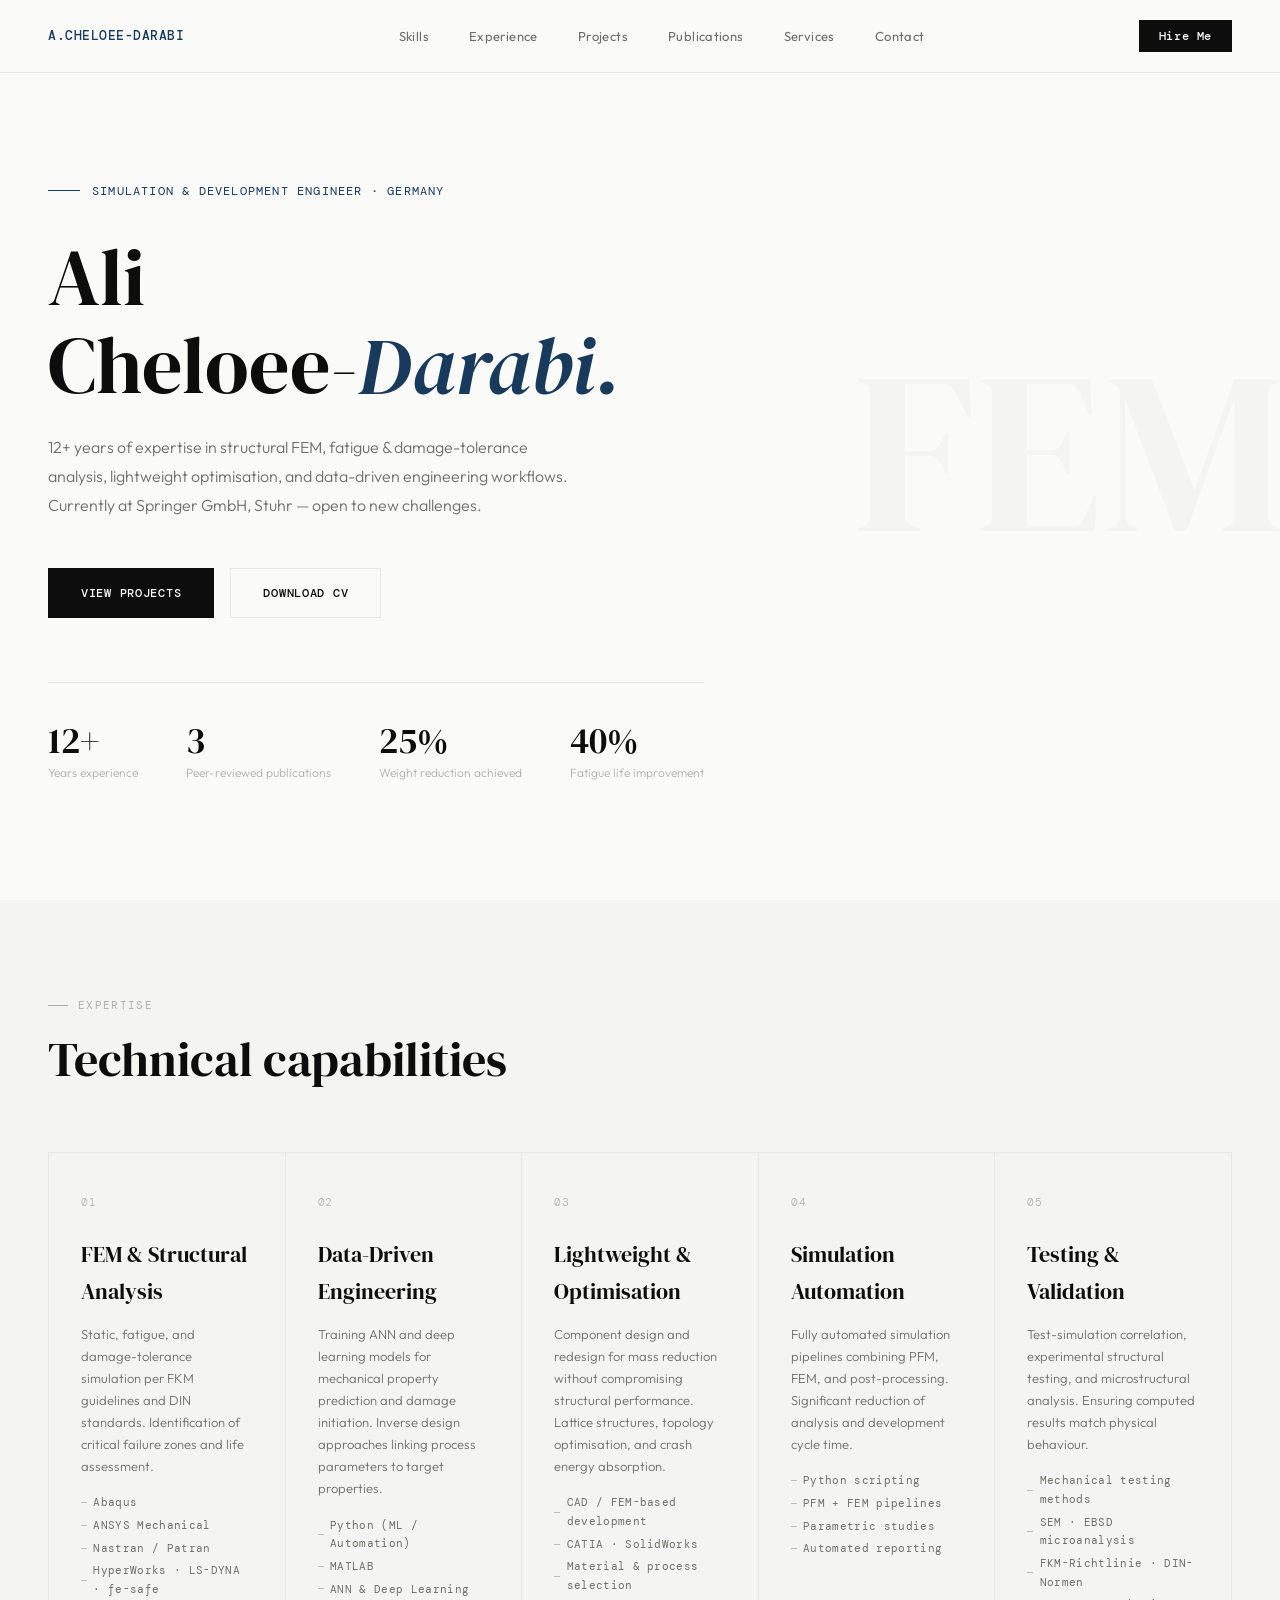
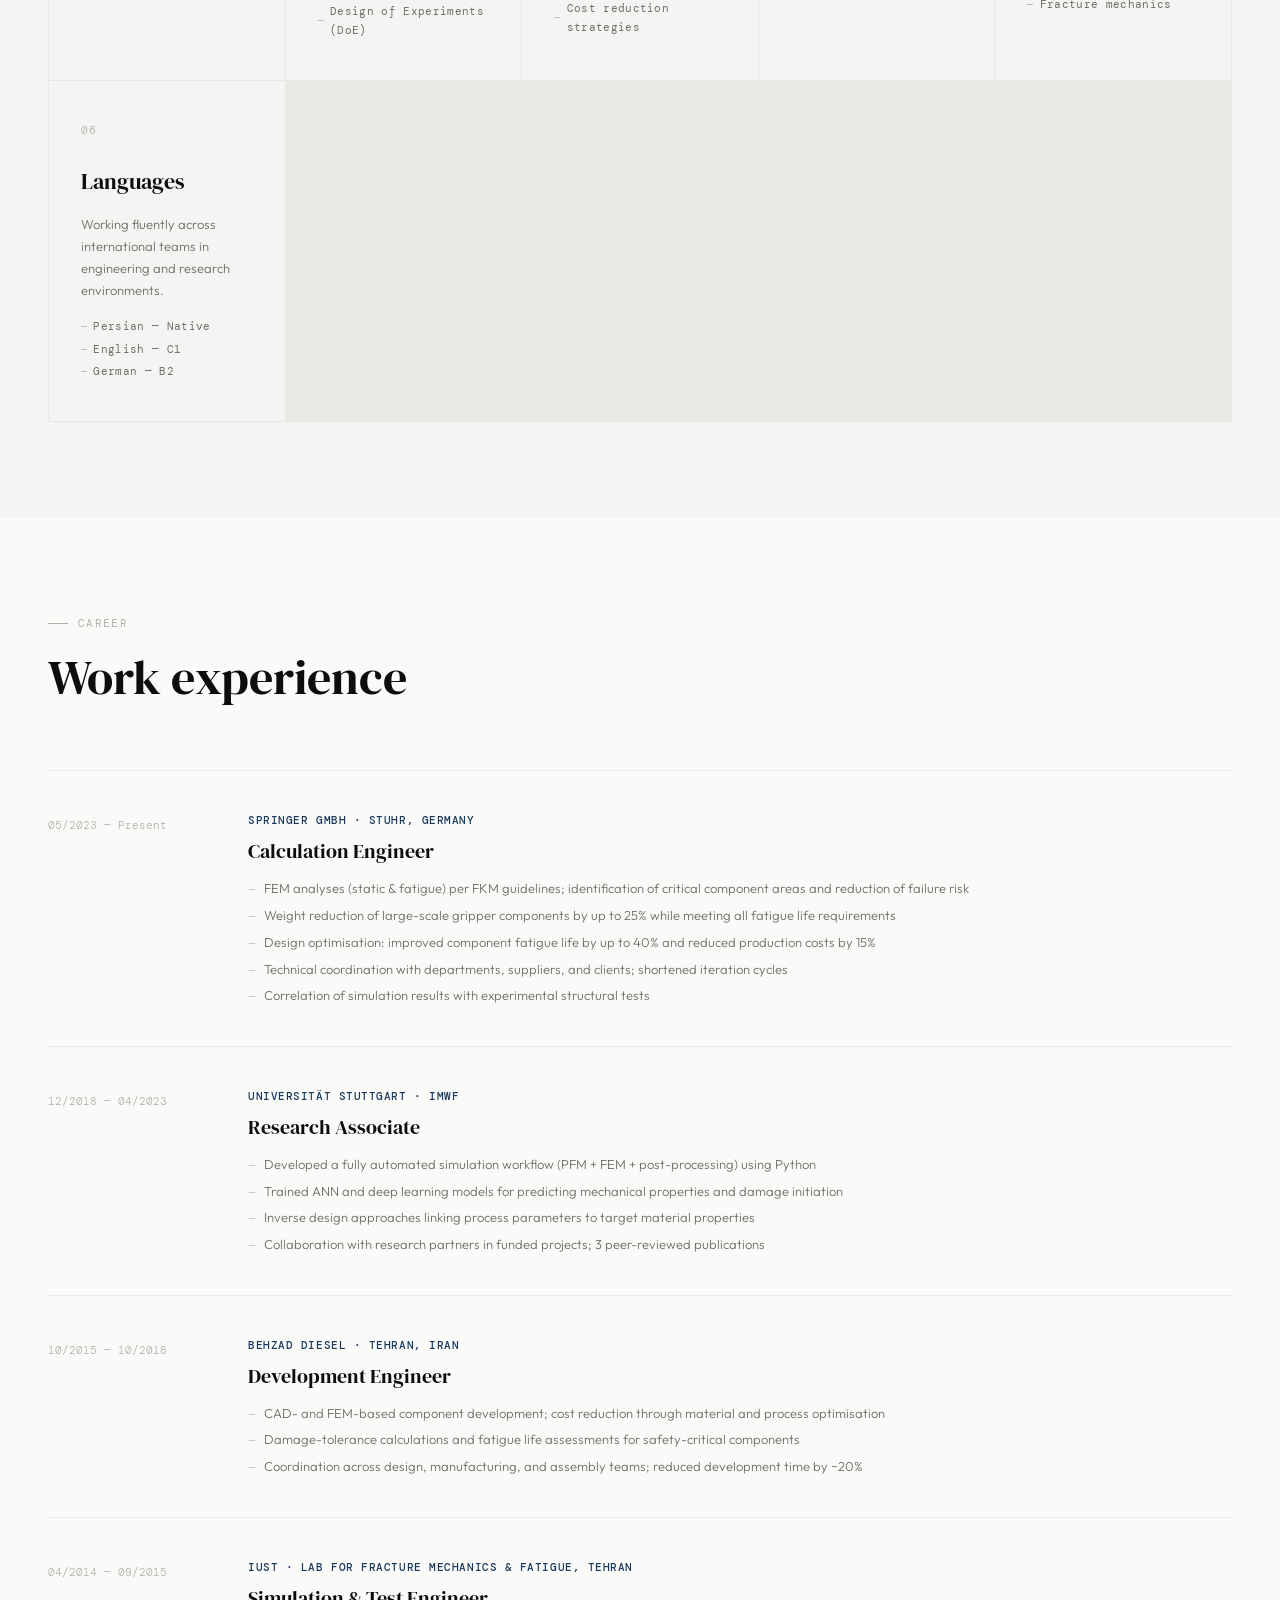
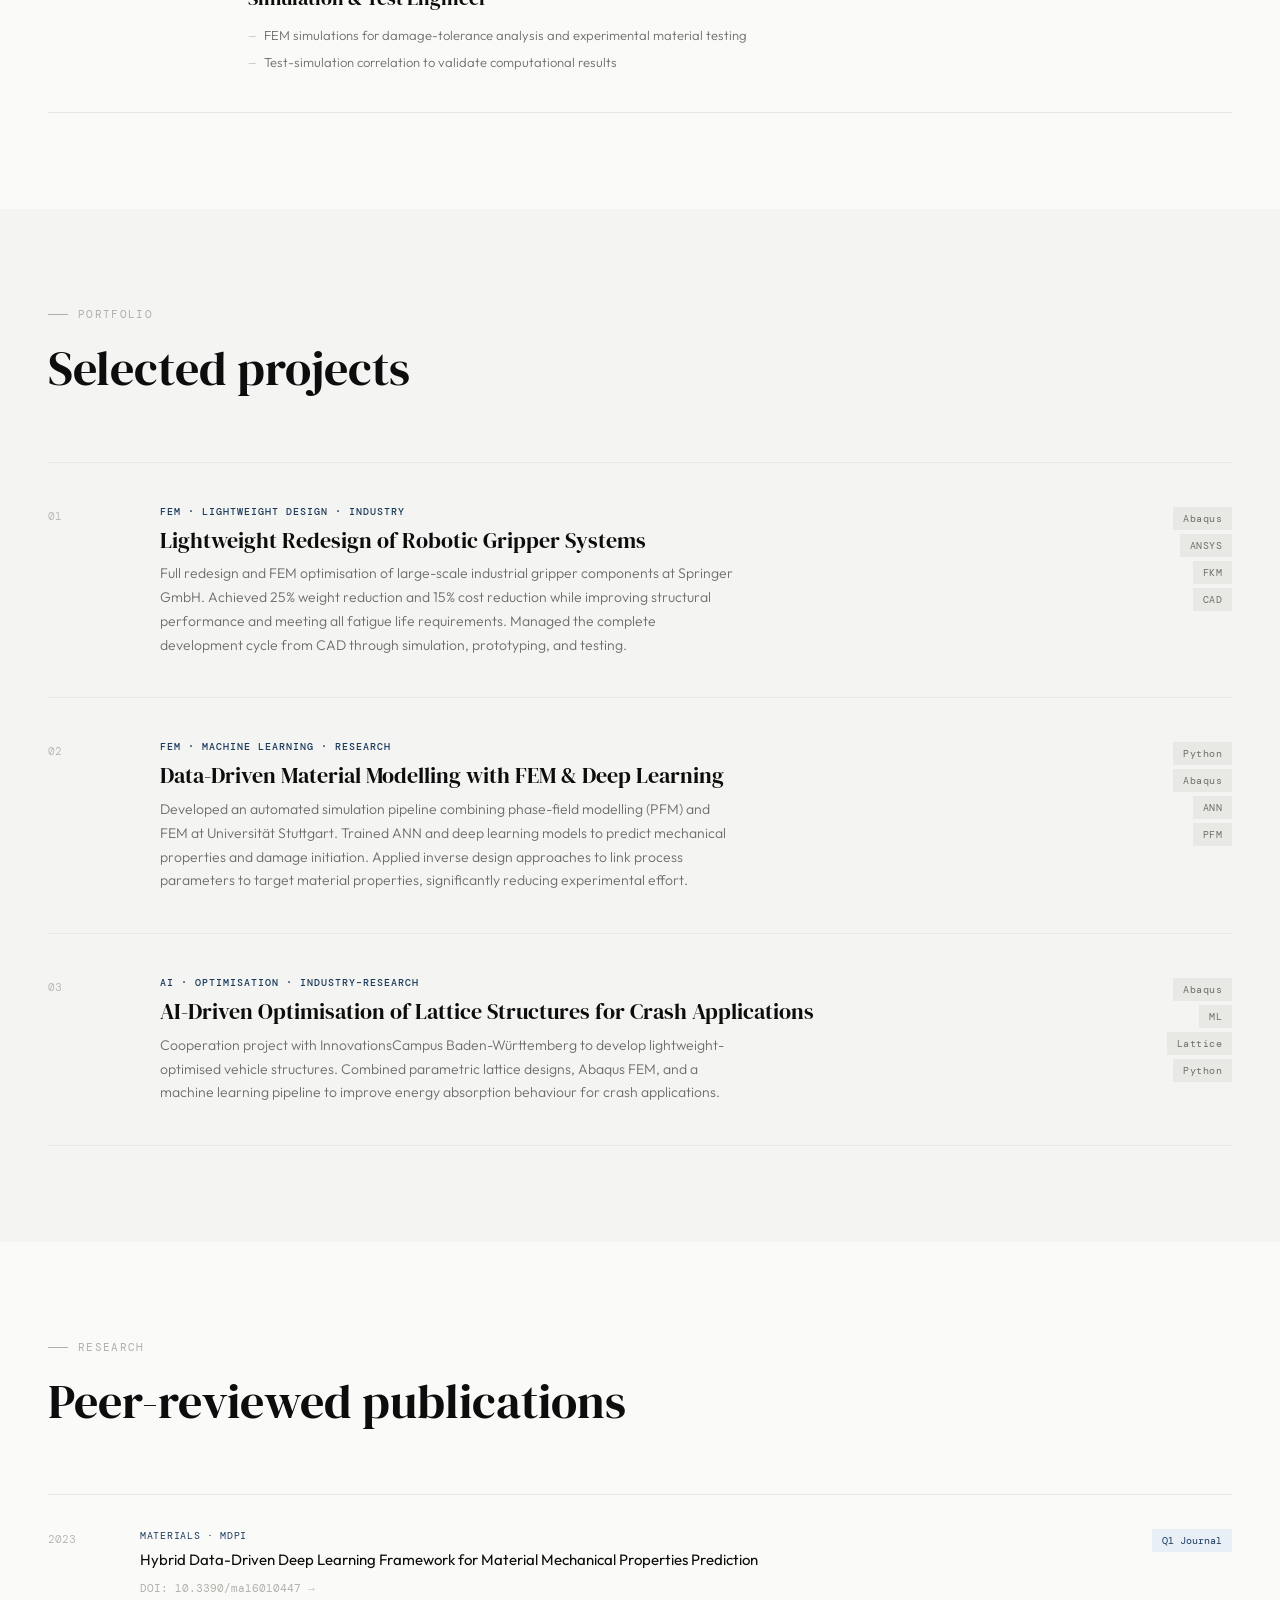
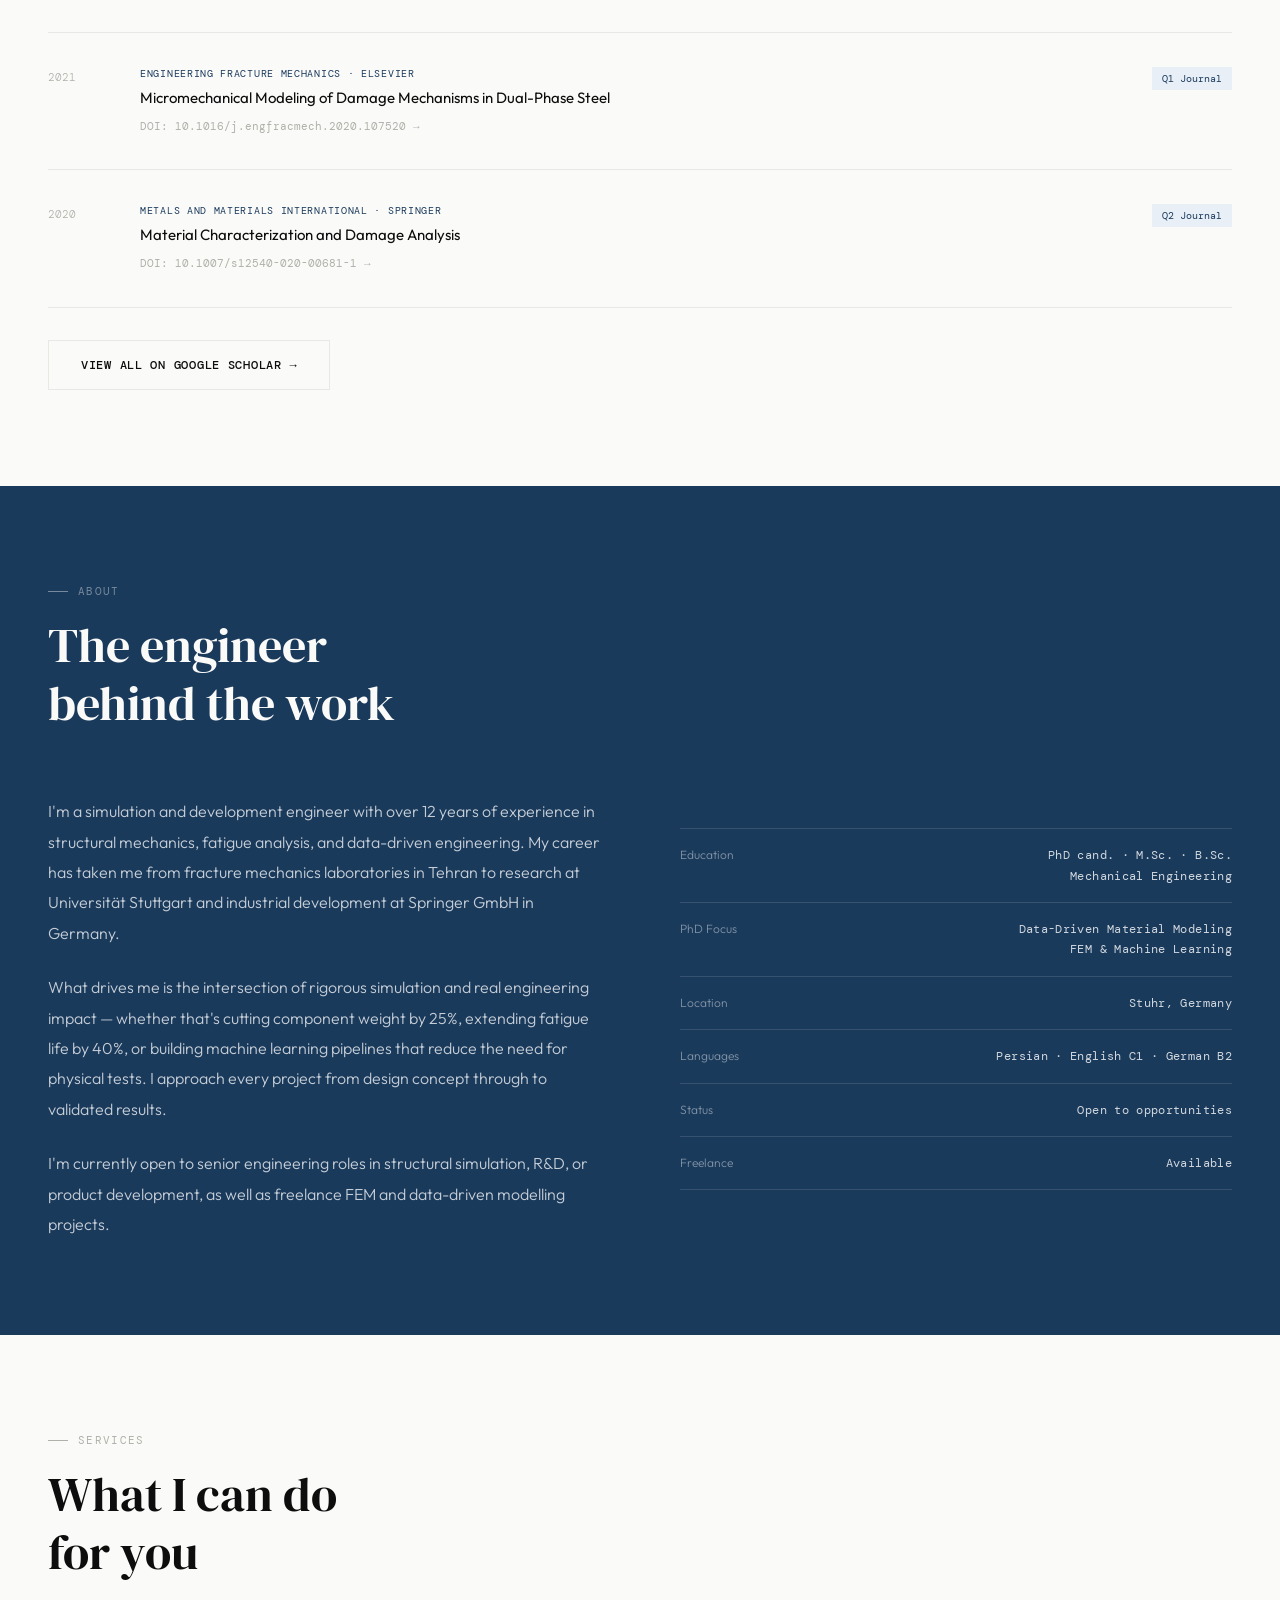
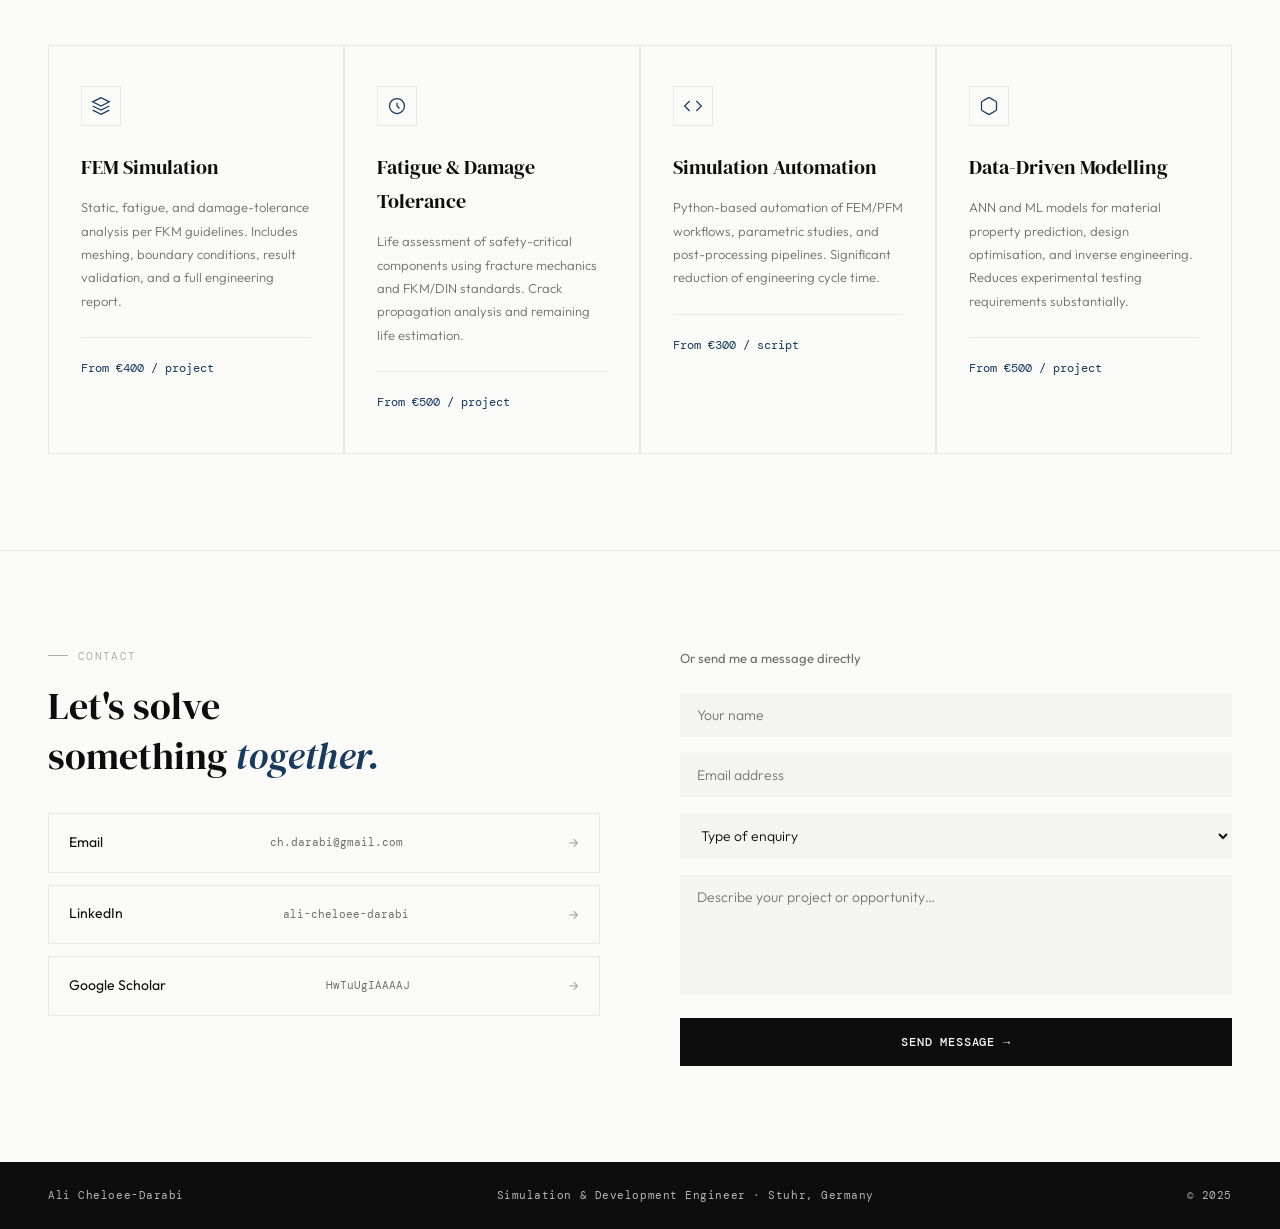
==== index0.html @ 1c2ef5f1 "index0.html" ====
<!DOCTYPE html>
<html lang="en">
<head>
<meta charset="UTF-8">
<meta name="viewport" content="width=device-width, initial-scale=1.0">
<title>Ali Cheloee-Darabi — Simulation & Development Engineer</title>
<meta name="description" content="Mechanical Engineer with 12+ years in FEM, structural analysis, and data-driven simulation. Based in Germany.">
<link rel="preconnect" href="https://fonts.googleapis.com">
<link href="https://fonts.googleapis.com/css2?family=DM+Serif+Display:ital@0;1&family=DM+Mono:wght@300;400;500&family=Outfit:wght@300;400;500&display=swap" rel="stylesheet">
<style>
  *, *::before, *::after { box-sizing: border-box; margin: 0; padding: 0; }

  :root {
    --black: #0d0d0d;
    --white: #fafaf8;
    --gray-100: #f4f4f2;
    --gray-200: #e8e8e4;
    --gray-400: #b0b0aa;
    --gray-600: #6e6e68;
    --accent: #1a3a5c;
    --accent-light: #e8eff7;
    --mono: 'DM Mono', monospace;
    --serif: 'DM Serif Display', serif;
    --sans: 'Outfit', sans-serif;
  }

  html { scroll-behavior: smooth; }

  body {
    font-family: var(--sans);
    background: var(--white);
    color: var(--black);
    font-size: 15px;
    line-height: 1.7;
    overflow-x: hidden;
  }

  /* ── NAV ── */
  nav {
    position: fixed; top: 0; left: 0; right: 0; z-index: 100;
    display: flex; justify-content: space-between; align-items: center;
    padding: 1.25rem 3rem;
    background: rgba(250,250,248,0.92);
    backdrop-filter: blur(12px);
    border-bottom: 1px solid var(--gray-200);
  }
  .nav-logo {
    font-family: var(--mono);
    font-size: 13px; font-weight: 500;
    color: var(--accent); letter-spacing: 0.04em;
  }
  .nav-links { display: flex; gap: 2.5rem; list-style: none; }
  .nav-links a {
    font-size: 13px; font-weight: 400;
    color: var(--gray-600); text-decoration: none;
    letter-spacing: 0.03em; transition: color 0.2s;
  }
  .nav-links a:hover { color: var(--black); }
  .nav-cta {
    font-family: var(--mono); font-size: 12px; font-weight: 500;
    color: var(--white); background: var(--black);
    border: none; cursor: pointer; padding: 8px 20px;
    letter-spacing: 0.05em; transition: background 0.2s;
  }
  .nav-cta:hover { background: var(--accent); }

  /* ── HERO ── */
  .hero {
    min-height: 100vh; display: flex; align-items: center;
    padding: 8rem 3rem 4rem; position: relative; overflow: hidden;
  }
  .hero-bg-text {
    position: absolute; right: -0.02em; top: 50%;
    transform: translateY(-50%);
    font-family: var(--serif);
    font-size: clamp(120px, 18vw, 260px);
    color: var(--gray-100); user-select: none;
    line-height: 1; z-index: 0; white-space: nowrap;
  }
  .hero-content { position: relative; z-index: 1; max-width: 760px; }
  .hero-eyebrow { display: flex; align-items: center; gap: 12px; margin-bottom: 2rem; }
  .hero-eyebrow-line { width: 32px; height: 1px; background: var(--accent); }
  .hero-eyebrow span {
    font-family: var(--mono); font-size: 12px; font-weight: 400;
    color: var(--accent); letter-spacing: 0.1em; text-transform: uppercase;
  }
  .hero h1 {
    font-family: var(--serif);
    font-size: clamp(44px, 6.5vw, 80px);
    font-weight: 400; line-height: 1.1;
    color: var(--black); margin-bottom: 1.5rem;
  }
  .hero h1 em { font-style: italic; color: var(--accent); }
  .hero-desc {
    font-size: 16px; font-weight: 300;
    color: var(--gray-600); line-height: 1.8;
    max-width: 540px; margin-bottom: 3rem;
  }
  .hero-actions { display: flex; gap: 16px; align-items: center; flex-wrap: wrap; }
  .btn-solid {
    font-family: var(--mono); font-size: 12px; font-weight: 500;
    letter-spacing: 0.06em; text-transform: uppercase;
    color: var(--white); background: var(--black);
    border: 1px solid var(--black); padding: 14px 32px;
    cursor: pointer; text-decoration: none; display: inline-block;
    transition: all 0.2s;
  }
  .btn-solid:hover { background: var(--accent); border-color: var(--accent); }
  .btn-outline {
    font-family: var(--mono); font-size: 12px; font-weight: 500;
    letter-spacing: 0.06em; text-transform: uppercase;
    color: var(--black); background: transparent;
    border: 1px solid var(--gray-200); padding: 14px 32px;
    cursor: pointer; text-decoration: none; display: inline-block;
    transition: all 0.2s;
  }
  .btn-outline:hover { border-color: var(--black); }
  .hero-stats {
    display: flex; gap: 3rem; margin-top: 4rem;
    padding-top: 2.5rem; border-top: 1px solid var(--gray-200);
    flex-wrap: wrap;
  }
  .hero-stat-num {
    font-family: var(--serif); font-size: 36px;
    color: var(--black); line-height: 1;
  }
  .hero-stat-label { font-size: 12px; color: var(--gray-400); margin-top: 4px; font-weight: 300; }

  /* ── SECTION BASE ── */
  section { padding: 6rem 3rem; }
  .section-header { margin-bottom: 4rem; }
  .section-tag {
    font-family: var(--mono); font-size: 11px; font-weight: 400;
    color: var(--gray-400); letter-spacing: 0.12em; text-transform: uppercase;
    display: flex; align-items: center; gap: 10px; margin-bottom: 1rem;
  }
  .section-tag::before { content: ''; display: block; width: 20px; height: 1px; background: var(--gray-400); }
  .section-title {
    font-family: var(--serif); font-size: clamp(30px, 4vw, 48px);
    font-weight: 400; line-height: 1.2; color: var(--black);
  }

  /* ── SKILLS ── */
  #skills { background: var(--gray-100); }
  .skills-grid {
    display: grid; grid-template-columns: repeat(auto-fit, minmax(220px, 1fr));
    gap: 1px; background: var(--gray-200); border: 1px solid var(--gray-200);
  }
  .skill-item {
    background: var(--gray-100); padding: 2.5rem 2rem;
    transition: background 0.25s; cursor: default;
  }
  .skill-item:hover { background: var(--white); }
  .skill-num {
    font-family: var(--mono); font-size: 11px; font-weight: 300;
    color: var(--gray-400); letter-spacing: 0.08em; margin-bottom: 1.5rem;
  }
  .skill-name { font-family: var(--serif); font-size: 22px; font-weight: 400; color: var(--black); margin-bottom: 0.75rem; }
  .skill-desc { font-size: 13px; color: var(--gray-600); font-weight: 300; line-height: 1.7; }
  .skill-tools-list { display: flex; flex-direction: column; gap: 4px; margin-top: 1rem; }
  .skill-tool {
    font-family: var(--mono); font-size: 11px; font-weight: 400;
    color: var(--gray-600); letter-spacing: 0.03em;
    display: flex; align-items: center; gap: 6px;
  }
  .skill-tool::before { content: '—'; color: var(--gray-400); font-size: 10px; }

  /* ── EXPERIENCE ── */
  #experience { background: var(--white); }
  .exp-list { display: flex; flex-direction: column; gap: 0; }
  .exp-row {
    display: grid; grid-template-columns: 160px 1fr;
    gap: 2.5rem; padding: 2.5rem 0;
    border-bottom: 1px solid var(--gray-200);
  }
  .exp-row:first-child { border-top: 1px solid var(--gray-200); }
  .exp-period { font-family: var(--mono); font-size: 11px; color: var(--gray-400); font-weight: 300; padding-top: 5px; }
  .exp-company { font-family: var(--mono); font-size: 11px; color: var(--accent); font-weight: 500; letter-spacing: 0.05em; margin-bottom: 4px; }
  .exp-title { font-family: var(--serif); font-size: 20px; font-weight: 400; color: var(--black); margin-bottom: 10px; }
  .exp-bullets { list-style: none; display: flex; flex-direction: column; gap: 6px; }
  .exp-bullets li { font-size: 13px; color: var(--gray-600); font-weight: 300; padding-left: 16px; position: relative; line-height: 1.6; }
  .exp-bullets li::before { content: '—'; position: absolute; left: 0; color: var(--gray-400); font-size: 10px; top: 3px; }

  /* ── PROJECTS ── */
  #projects { background: var(--gray-100); }
  .projects-list { display: flex; flex-direction: column; }
  .project-row {
    display: grid; grid-template-columns: 80px 1fr auto;
    align-items: start; gap: 2rem; padding: 2.5rem 0;
    border-bottom: 1px solid var(--gray-200);
    transition: all 0.2s; cursor: default;
  }
  .project-row:first-child { border-top: 1px solid var(--gray-200); }
  .project-row:hover { padding-left: 1rem; padding-right: 1rem; margin: 0 -1rem; background: var(--white); }
  .project-index { font-family: var(--mono); font-size: 11px; font-weight: 300; color: var(--gray-400); padding-top: 4px; }
  .project-category { font-family: var(--mono); font-size: 10px; font-weight: 500; color: var(--accent); letter-spacing: 0.1em; text-transform: uppercase; margin-bottom: 6px; }
  .project-title { font-family: var(--serif); font-size: 22px; font-weight: 400; color: var(--black); margin-bottom: 8px; line-height: 1.3; }
  .project-desc { font-size: 14px; color: var(--gray-600); font-weight: 300; max-width: 580px; line-height: 1.7; }
  .project-tags { display: flex; flex-direction: column; gap: 4px; align-items: flex-end; padding-top: 4px; }
  .tag { font-family: var(--mono); font-size: 10px; font-weight: 400; color: var(--gray-600); letter-spacing: 0.05em; background: var(--gray-200); padding: 3px 10px; white-space: nowrap; }

  /* ── PUBLICATIONS ── */
  #publications { background: var(--white); }
  .pub-list { display: flex; flex-direction: column; gap: 0; }
  .pub-row {
    display: grid; grid-template-columns: 60px 1fr auto;
    gap: 2rem; padding: 2rem 0; border-bottom: 1px solid var(--gray-200); align-items: start;
  }
  .pub-row:first-child { border-top: 1px solid var(--gray-200); }
  .pub-year { font-family: var(--mono); font-size: 11px; color: var(--gray-400); font-weight: 300; padding-top: 3px; }
  .pub-journal { font-family: var(--mono); font-size: 10px; color: var(--accent); letter-spacing: 0.07em; text-transform: uppercase; margin-bottom: 5px; }
  .pub-title { font-size: 15px; font-weight: 400; color: var(--black); margin-bottom: 4px; line-height: 1.4; }
  .pub-doi { font-family: var(--mono); font-size: 11px; color: var(--gray-400); text-decoration: none; }
  .pub-doi:hover { color: var(--accent); }
  .pub-badge { font-family: var(--mono); font-size: 10px; color: var(--accent); background: var(--accent-light); padding: 3px 10px; white-space: nowrap; align-self: start; margin-top: 2px; }

  /* ── ABOUT ── */
  #about { background: var(--accent); }
  #about .section-tag { color: rgba(255,255,255,0.4); }
  #about .section-tag::before { background: rgba(255,255,255,0.4); }
  #about .section-title { color: var(--white); }
  .about-grid { display: grid; grid-template-columns: 1fr 1fr; gap: 5rem; align-items: start; }
  .about-text { font-size: 16px; font-weight: 300; color: rgba(255,255,255,0.75); line-height: 1.9; }
  .about-text p + p { margin-top: 1.5rem; }
  .about-specs { border-top: 1px solid rgba(255,255,255,0.12); margin-top: 2rem; }
  .about-spec { display: flex; justify-content: space-between; padding: 1rem 0; border-bottom: 1px solid rgba(255,255,255,0.12); }
  .about-spec-label { font-size: 12px; color: rgba(255,255,255,0.45); font-weight: 300; }
  .about-spec-val { font-family: var(--mono); font-size: 12px; color: rgba(255,255,255,0.8); letter-spacing: 0.03em; text-align: right; }

  /* ── SERVICES ── */
  #services { background: var(--white); }
  .services-grid { display: grid; grid-template-columns: repeat(auto-fit, minmax(240px, 1fr)); gap: 2px; background: var(--gray-200); border: 1px solid var(--gray-200); }
  .service-card { background: var(--white); padding: 2.5rem 2rem; }
  .service-icon-box { width: 40px; height: 40px; border: 1px solid var(--gray-200); display: flex; align-items: center; justify-content: center; margin-bottom: 1.5rem; }
  .service-icon-box svg { width: 20px; height: 20px; stroke: var(--accent); fill: none; stroke-width: 1.5; }
  .service-name { font-family: var(--serif); font-size: 20px; font-weight: 400; color: var(--black); margin-bottom: 0.75rem; }
  .service-desc { font-size: 13px; color: var(--gray-600); font-weight: 300; line-height: 1.8; }
  .service-price { margin-top: 1.5rem; padding-top: 1.25rem; border-top: 1px solid var(--gray-200); font-family: var(--mono); font-size: 12px; color: var(--accent); }

  /* ── CONTACT ── */
  #contact { background: var(--white); border-top: 1px solid var(--gray-200); }
  .contact-layout { display: grid; grid-template-columns: 1fr 1fr; gap: 5rem; }
  .contact-tagline { font-family: var(--serif); font-size: clamp(26px, 3vw, 40px); font-weight: 400; line-height: 1.3; color: var(--black); margin-bottom: 2rem; }
  .contact-tagline em { font-style: italic; color: var(--accent); }
  .contact-links { display: flex; flex-direction: column; gap: 12px; }
  .contact-link {
    display: flex; align-items: center; justify-content: space-between;
    padding: 1rem 1.25rem; border: 1px solid var(--gray-200);
    text-decoration: none; transition: all 0.2s; color: var(--black);
  }
  .contact-link:hover { border-color: var(--black); }
  .contact-link-label { font-size: 14px; font-weight: 400; }
  .contact-link-val { font-family: var(--mono); font-size: 11px; color: var(--gray-600); }
  .contact-arrow { color: var(--gray-400); }
  .contact-form-title { font-size: 13px; font-weight: 400; color: var(--gray-600); margin-bottom: 1.5rem; }
  .form-row { margin-bottom: 1rem; }
  .form-row input, .form-row textarea, .form-row select {
    width: 100%; padding: 12px 16px;
    font-family: var(--sans); font-size: 14px; font-weight: 300;
    background: var(--gray-100); border: 1px solid transparent;
    color: var(--black); outline: none; resize: none; transition: border-color 0.2s;
  }
  .form-row input:focus, .form-row textarea:focus, .form-row select:focus { border-color: var(--black); background: var(--white); }
  .form-row textarea { height: 120px; }
  .form-submit {
    width: 100%; font-family: var(--mono); font-size: 12px; font-weight: 500;
    letter-spacing: 0.07em; text-transform: uppercase;
    color: var(--white); background: var(--black); border: none; padding: 16px;
    cursor: pointer; transition: background 0.2s;
  }
  .form-submit:hover { background: var(--accent); }

  /* ── FOOTER ── */
  footer {
    background: var(--black); color: rgba(255,255,255,0.4);
    display: flex; justify-content: space-between; align-items: center;
    padding: 1.5rem 3rem; font-family: var(--mono); font-size: 11px; letter-spacing: 0.05em;
    flex-wrap: wrap; gap: 8px;
  }
  footer span { color: rgba(255,255,255,0.7); }

  /* ── ANIMATIONS ── */
  .fade-up { opacity: 0; transform: translateY(24px); transition: opacity 0.7s ease, transform 0.7s ease; }
  .fade-up.visible { opacity: 1; transform: none; }

  @media (max-width: 768px) {
    nav { padding: 1rem 1.5rem; }
    .nav-links { display: none; }
    section { padding: 4rem 1.5rem; }
    .hero { padding: 7rem 1.5rem 3rem; }
    .hero-bg-text { display: none; }
    .about-grid, .contact-layout { grid-template-columns: 1fr; gap: 2.5rem; }
    .exp-row { grid-template-columns: 1fr; gap: 0.5rem; }
    .project-row { grid-template-columns: 50px 1fr; }
    .project-tags { flex-direction: row; flex-wrap: wrap; align-items: flex-start; grid-column: 1 / -1; }
    .pub-row { grid-template-columns: 1fr; gap: 6px; }
    .pub-year { display: none; }
    footer { flex-direction: column; text-align: center; padding: 1.5rem; }
  }
</style>
</head>
<body>

<nav>
  <div class="nav-logo">A.CHELOEE-DARABI</div>
  <ul class="nav-links">
    <li><a href="#skills">Skills</a></li>
    <li><a href="#experience">Experience</a></li>
    <li><a href="#projects">Projects</a></li>
    <li><a href="#publications">Publications</a></li>
    <li><a href="#services">Services</a></li>
    <li><a href="#contact">Contact</a></li>
  </ul>
  <button class="nav-cta" onclick="document.getElementById('contact').scrollIntoView({behavior:'smooth'})">Hire Me</button>
</nav>

<!-- HERO -->
<section class="hero">
  <div class="hero-bg-text">FEM</div>
  <div class="hero-content">
    <div class="hero-eyebrow fade-up">
      <div class="hero-eyebrow-line"></div>
      <span>Simulation &amp; Development Engineer · Germany</span>
    </div>
    <h1 class="fade-up" style="transition-delay:0.1s">
      Ali<br>Cheloee-<em>Darabi.</em>
    </h1>
    <p class="hero-desc fade-up" style="transition-delay:0.2s">
      12+ years of expertise in structural FEM, fatigue &amp; damage-tolerance analysis, lightweight optimisation, and data-driven engineering workflows. Currently at Springer GmbH, Stuhr — open to new challenges.
    </p>
    <div class="hero-actions fade-up" style="transition-delay:0.3s">
      <a href="#projects" class="btn-solid">View Projects</a>
      <a href="#" class="btn-outline" id="cv-btn">Download CV</a>
    </div>
    <div class="hero-stats fade-up" style="transition-delay:0.4s">
      <div>
        <div class="hero-stat-num">12+</div>
        <div class="hero-stat-label">Years experience</div>
      </div>
      <div>
        <div class="hero-stat-num">3</div>
        <div class="hero-stat-label">Peer-reviewed publications</div>
      </div>
      <div>
        <div class="hero-stat-num">25%</div>
        <div class="hero-stat-label">Weight reduction achieved</div>
      </div>
      <div>
        <div class="hero-stat-num">40%</div>
        <div class="hero-stat-label">Fatigue life improvement</div>
      </div>
    </div>
  </div>
</section>

<!-- SKILLS -->
<section id="skills">
  <div class="section-header fade-up">
    <div class="section-tag">Expertise</div>
    <h2 class="section-title">Technical capabilities</h2>
  </div>
  <div class="skills-grid">
    <div class="skill-item fade-up">
      <div class="skill-num">01</div>
      <div class="skill-name">FEM &amp; Structural Analysis</div>
      <div class="skill-desc">Static, fatigue, and damage-tolerance simulation per FKM guidelines and DIN standards. Identification of critical failure zones and life assessment.</div>
      <div class="skill-tools-list">
        <span class="skill-tool">Abaqus</span>
        <span class="skill-tool">ANSYS Mechanical</span>
        <span class="skill-tool">Nastran / Patran</span>
        <span class="skill-tool">HyperWorks · LS-DYNA · fe-safe</span>
      </div>
    </div>
    <div class="skill-item fade-up" style="transition-delay:0.08s">
      <div class="skill-num">02</div>
      <div class="skill-name">Data-Driven Engineering</div>
      <div class="skill-desc">Training ANN and deep learning models for mechanical property prediction and damage initiation. Inverse design approaches linking process parameters to target properties.</div>
      <div class="skill-tools-list">
        <span class="skill-tool">Python (ML / Automation)</span>
        <span class="skill-tool">MATLAB</span>
        <span class="skill-tool">ANN &amp; Deep Learning</span>
        <span class="skill-tool">Design of Experiments (DoE)</span>
      </div>
    </div>
    <div class="skill-item fade-up" style="transition-delay:0.16s">
      <div class="skill-num">03</div>
      <div class="skill-name">Lightweight &amp; Optimisation</div>
      <div class="skill-desc">Component design and redesign for mass reduction without compromising structural performance. Lattice structures, topology optimisation, and crash energy absorption.</div>
      <div class="skill-tools-list">
        <span class="skill-tool">CAD / FEM-based development</span>
        <span class="skill-tool">CATIA · SolidWorks</span>
        <span class="skill-tool">Material &amp; process selection</span>
        <span class="skill-tool">Cost reduction strategies</span>
      </div>
    </div>
    <div class="skill-item fade-up" style="transition-delay:0.24s">
      <div class="skill-num">04</div>
      <div class="skill-name">Simulation Automation</div>
      <div class="skill-desc">Fully automated simulation pipelines combining PFM, FEM, and post-processing. Significant reduction of analysis and development cycle time.</div>
      <div class="skill-tools-list">
        <span class="skill-tool">Python scripting</span>
        <span class="skill-tool">PFM + FEM pipelines</span>
        <span class="skill-tool">Parametric studies</span>
        <span class="skill-tool">Automated reporting</span>
      </div>
    </div>
    <div class="skill-item fade-up" style="transition-delay:0.32s">
      <div class="skill-num">05</div>
      <div class="skill-name">Testing &amp; Validation</div>
      <div class="skill-desc">Test-simulation correlation, experimental structural testing, and microstructural analysis. Ensuring computed results match physical behaviour.</div>
      <div class="skill-tools-list">
        <span class="skill-tool">Mechanical testing methods</span>
        <span class="skill-tool">SEM · EBSD microanalysis</span>
        <span class="skill-tool">FKM-Richtlinie · DIN-Normen</span>
        <span class="skill-tool">Fracture mechanics</span>
      </div>
    </div>
    <div class="skill-item fade-up" style="transition-delay:0.4s">
      <div class="skill-num">06</div>
      <div class="skill-name">Languages</div>
      <div class="skill-desc">Working fluently across international teams in engineering and research environments.</div>
      <div class="skill-tools-list">
        <span class="skill-tool">Persian — Native</span>
        <span class="skill-tool">English — C1</span>
        <span class="skill-tool">German — B2</span>
      </div>
    </div>
  </div>
</section>

<!-- EXPERIENCE -->
<section id="experience">
  <div class="section-header fade-up">
    <div class="section-tag">Career</div>
    <h2 class="section-title">Work experience</h2>
  </div>
  <div class="exp-list">
    <div class="exp-row fade-up">
      <div class="exp-period">05/2023 — Present</div>
      <div>
        <div class="exp-company">SPRINGER GMBH · STUHR, GERMANY</div>
        <div class="exp-title">Calculation Engineer</div>
        <ul class="exp-bullets">
          <li>FEM analyses (static &amp; fatigue) per FKM guidelines; identification of critical component areas and reduction of failure risk</li>
          <li>Weight reduction of large-scale gripper components by up to 25% while meeting all fatigue life requirements</li>
          <li>Design optimisation: improved component fatigue life by up to 40% and reduced production costs by 15%</li>
          <li>Technical coordination with departments, suppliers, and clients; shortened iteration cycles</li>
          <li>Correlation of simulation results with experimental structural tests</li>
        </ul>
      </div>
    </div>
    <div class="exp-row fade-up" style="transition-delay:0.08s">
      <div class="exp-period">12/2018 — 04/2023</div>
      <div>
        <div class="exp-company">UNIVERSITÄT STUTTGART · IMWF</div>
        <div class="exp-title">Research Associate</div>
        <ul class="exp-bullets">
          <li>Developed a fully automated simulation workflow (PFM + FEM + post-processing) using Python</li>
          <li>Trained ANN and deep learning models for predicting mechanical properties and damage initiation</li>
          <li>Inverse design approaches linking process parameters to target material properties</li>
          <li>Collaboration with research partners in funded projects; 3 peer-reviewed publications</li>
        </ul>
      </div>
    </div>
    <div class="exp-row fade-up" style="transition-delay:0.16s">
      <div class="exp-period">10/2015 — 10/2018</div>
      <div>
        <div class="exp-company">BEHZAD DIESEL · TEHRAN, IRAN</div>
        <div class="exp-title">Development Engineer</div>
        <ul class="exp-bullets">
          <li>CAD- and FEM-based component development; cost reduction through material and process optimisation</li>
          <li>Damage-tolerance calculations and fatigue life assessments for safety-critical components</li>
          <li>Coordination across design, manufacturing, and assembly teams; reduced development time by ~20%</li>
        </ul>
      </div>
    </div>
    <div class="exp-row fade-up" style="transition-delay:0.24s">
      <div class="exp-period">04/2014 — 09/2015</div>
      <div>
        <div class="exp-company">IUST · LAB FOR FRACTURE MECHANICS &amp; FATIGUE, TEHRAN</div>
        <div class="exp-title">Simulation &amp; Test Engineer</div>
        <ul class="exp-bullets">
          <li>FEM simulations for damage-tolerance analysis and experimental material testing</li>
          <li>Test-simulation correlation to validate computational results</li>
        </ul>
      </div>
    </div>
  </div>
</section>

<!-- PROJECTS -->
<section id="projects">
  <div class="section-header fade-up">
    <div class="section-tag">Portfolio</div>
    <h2 class="section-title">Selected projects</h2>
  </div>
  <div class="projects-list">
    <div class="project-row fade-up">
      <div class="project-index">01</div>
      <div class="project-content">
        <div class="project-category">FEM · Lightweight Design · Industry</div>
        <div class="project-title">Lightweight Redesign of Robotic Gripper Systems</div>
        <div class="project-desc">Full redesign and FEM optimisation of large-scale industrial gripper components at Springer GmbH. Achieved 25% weight reduction and 15% cost reduction while improving structural performance and meeting all fatigue life requirements. Managed the complete development cycle from CAD through simulation, prototyping, and testing.</div>
      </div>
      <div class="project-tags">
        <span class="tag">Abaqus</span>
        <span class="tag">ANSYS</span>
        <span class="tag">FKM</span>
        <span class="tag">CAD</span>
      </div>
    </div>
    <div class="project-row fade-up" style="transition-delay:0.05s">
      <div class="project-index">02</div>
      <div class="project-content">
        <div class="project-category">FEM · Machine Learning · Research</div>
        <div class="project-title">Data-Driven Material Modelling with FEM &amp; Deep Learning</div>
        <div class="project-desc">Developed an automated simulation pipeline combining phase-field modelling (PFM) and FEM at Universität Stuttgart. Trained ANN and deep learning models to predict mechanical properties and damage initiation. Applied inverse design approaches to link process parameters to target material properties, significantly reducing experimental effort.</div>
      </div>
      <div class="project-tags">
        <span class="tag">Python</span>
        <span class="tag">Abaqus</span>
        <span class="tag">ANN</span>
        <span class="tag">PFM</span>
      </div>
    </div>
    <div class="project-row fade-up" style="transition-delay:0.1s">
      <div class="project-index">03</div>
      <div class="project-content">
        <div class="project-category">AI · Optimisation · Industry–Research</div>
        <div class="project-title">AI-Driven Optimisation of Lattice Structures for Crash Applications</div>
        <div class="project-desc">Cooperation project with InnovationsCampus Baden-Württemberg to develop lightweight-optimised vehicle structures. Combined parametric lattice designs, Abaqus FEM, and a machine learning pipeline to improve energy absorption behaviour for crash applications.</div>
      </div>
      <div class="project-tags">
        <span class="tag">Abaqus</span>
        <span class="tag">ML</span>
        <span class="tag">Lattice</span>
        <span class="tag">Python</span>
      </div>
    </div>
  </div>
</section>

<!-- PUBLICATIONS -->
<section id="publications">
  <div class="section-header fade-up">
    <div class="section-tag">Research</div>
    <h2 class="section-title">Peer-reviewed publications</h2>
  </div>
  <div class="pub-list">
    <div class="pub-row fade-up">
      <div class="pub-year">2023</div>
      <div>
        <div class="pub-journal">Materials · MDPI</div>
        <div class="pub-title">Hybrid Data-Driven Deep Learning Framework for Material Mechanical Properties Prediction</div>
        <a href="https://doi.org/10.3390/ma16010447" class="pub-doi" target="_blank">DOI: 10.3390/ma16010447 →</a>
      </div>
      <div class="pub-badge">Q1 Journal</div>
    </div>
    <div class="pub-row fade-up" style="transition-delay:0.08s">
      <div class="pub-year">2021</div>
      <div>
        <div class="pub-journal">Engineering Fracture Mechanics · Elsevier</div>
        <div class="pub-title">Micromechanical Modeling of Damage Mechanisms in Dual-Phase Steel</div>
        <a href="https://doi.org/10.1016/j.engfracmech.2020.107520" class="pub-doi" target="_blank">DOI: 10.1016/j.engfracmech.2020.107520 →</a>
      </div>
      <div class="pub-badge">Q1 Journal</div>
    </div>
    <div class="pub-row fade-up" style="transition-delay:0.16s">
      <div class="pub-year">2020</div>
      <div>
        <div class="pub-journal">Metals and Materials International · Springer</div>
        <div class="pub-title">Material Characterization and Damage Analysis</div>
        <a href="https://doi.org/10.1007/s12540-020-00681-1" class="pub-doi" target="_blank">DOI: 10.1007/s12540-020-00681-1 →</a>
      </div>
      <div class="pub-badge">Q2 Journal</div>
    </div>
  </div>
  <div style="margin-top: 2rem; fade-up">
    <a href="https://scholar.google.com/citations?user=HwTuUgIAAAAJ" target="_blank" class="btn-outline">View all on Google Scholar →</a>
  </div>
</section>

<!-- ABOUT -->
<section id="about">
  <div class="section-header fade-up">
    <div class="section-tag">About</div>
    <h2 class="section-title">The engineer<br>behind the work</h2>
  </div>
  <div class="about-grid">
    <div class="about-text fade-up">
      <p>I'm a simulation and development engineer with over 12 years of experience in structural mechanics, fatigue analysis, and data-driven engineering. My career has taken me from fracture mechanics laboratories in Tehran to research at Universität Stuttgart and industrial development at Springer GmbH in Germany.</p>
      <p>What drives me is the intersection of rigorous simulation and real engineering impact — whether that's cutting component weight by 25%, extending fatigue life by 40%, or building machine learning pipelines that reduce the need for physical tests. I approach every project from design concept through to validated results.</p>
      <p>I'm currently open to senior engineering roles in structural simulation, R&amp;D, or product development, as well as freelance FEM and data-driven modelling projects.</p>
    </div>
    <div class="about-right fade-up" style="transition-delay:0.1s">
      <div class="about-specs">
        <div class="about-spec">
          <span class="about-spec-label">Education</span>
          <span class="about-spec-val">PhD cand. · M.Sc. · B.Sc.<br>Mechanical Engineering</span>
        </div>
        <div class="about-spec">
          <span class="about-spec-label">PhD Focus</span>
          <span class="about-spec-val">Data-Driven Material Modeling<br>FEM &amp; Machine Learning</span>
        </div>
        <div class="about-spec">
          <span class="about-spec-label">Location</span>
          <span class="about-spec-val">Stuhr, Germany</span>
        </div>
        <div class="about-spec">
          <span class="about-spec-label">Languages</span>
          <span class="about-spec-val">Persian · English C1 · German B2</span>
        </div>
        <div class="about-spec">
          <span class="about-spec-label">Status</span>
          <span class="about-spec-val">Open to opportunities</span>
        </div>
        <div class="about-spec">
          <span class="about-spec-label">Freelance</span>
          <span class="about-spec-val">Available</span>
        </div>
      </div>
    </div>
  </div>
</section>

<!-- SERVICES -->
<section id="services">
  <div class="section-header fade-up">
    <div class="section-tag">Services</div>
    <h2 class="section-title">What I can do<br>for you</h2>
  </div>
  <div class="services-grid">
    <div class="service-card fade-up">
      <div class="service-icon-box">
        <svg viewBox="0 0 24 24"><path d="M12 2L2 7l10 5 10-5-10-5z"/><path d="M2 17l10 5 10-5"/><path d="M2 12l10 5 10-5"/></svg>
      </div>
      <div class="service-name">FEM Simulation</div>
      <div class="service-desc">Static, fatigue, and damage-tolerance analysis per FKM guidelines. Includes meshing, boundary conditions, result validation, and a full engineering report.</div>
      <div class="service-price">From €400 / project</div>
    </div>
    <div class="service-card fade-up" style="transition-delay:0.08s">
      <div class="service-icon-box">
        <svg viewBox="0 0 24 24"><circle cx="12" cy="12" r="9"/><path d="M12 8v4l3 3"/></svg>
      </div>
      <div class="service-name">Fatigue &amp; Damage Tolerance</div>
      <div class="service-desc">Life assessment of safety-critical components using fracture mechanics and FKM/DIN standards. Crack propagation analysis and remaining life estimation.</div>
      <div class="service-price">From €500 / project</div>
    </div>
    <div class="service-card fade-up" style="transition-delay:0.16s">
      <div class="service-icon-box">
        <svg viewBox="0 0 24 24"><polyline points="16 18 22 12 16 6"/><polyline points="8 6 2 12 8 18"/></svg>
      </div>
      <div class="service-name">Simulation Automation</div>
      <div class="service-desc">Python-based automation of FEM/PFM workflows, parametric studies, and post-processing pipelines. Significant reduction of engineering cycle time.</div>
      <div class="service-price">From €300 / script</div>
    </div>
    <div class="service-card fade-up" style="transition-delay:0.24s">
      <div class="service-icon-box">
        <svg viewBox="0 0 24 24"><path d="M21 16V8a2 2 0 0 0-1-1.73l-7-4a2 2 0 0 0-2 0l-7 4A2 2 0 0 0 3 8v8a2 2 0 0 0 1 1.73l7 4a2 2 0 0 0 2 0l7-4A2 2 0 0 0 21 16z"/></svg>
      </div>
      <div class="service-name">Data-Driven Modelling</div>
      <div class="service-desc">ANN and ML models for material property prediction, design optimisation, and inverse engineering. Reduces experimental testing requirements substantially.</div>
      <div class="service-price">From €500 / project</div>
    </div>
  </div>
</section>

<!-- CONTACT -->
<section id="contact">
  <div class="contact-layout">
    <div class="contact-left fade-up">
      <div class="section-tag">Contact</div>
      <div class="contact-tagline">Let's solve<br>something <em>together.</em></div>
      <div class="contact-links">
        <a href="mailto:ch.darabi@gmail.com" class="contact-link">
          <span class="contact-link-label">Email</span>
          <span class="contact-link-val">ch.darabi@gmail.com</span>
          <span class="contact-arrow">→</span>
        </a>
        <a href="https://www.linkedin.com/in/ali-cheloee-darabi-61526665/" class="contact-link" target="_blank">
          <span class="contact-link-label">LinkedIn</span>
          <span class="contact-link-val">ali-cheloee-darabi</span>
          <span class="contact-arrow">→</span>
        </a>
        <a href="https://scholar.google.com/citations?user=HwTuUgIAAAAJ" class="contact-link" target="_blank">
          <span class="contact-link-label">Google Scholar</span>
          <span class="contact-link-val">HwTuUgIAAAAJ</span>
          <span class="contact-arrow">→</span>
        </a>
      </div>
    </div>
    <div class="contact-form-side fade-up" style="transition-delay:0.15s">
      <div class="contact-form-title">Or send me a message directly</div>
      <div class="form-row"><input type="text" placeholder="Your name"></div>
      <div class="form-row"><input type="email" placeholder="Email address"></div>
      <div class="form-row">
        <select>
          <option value="" disabled selected>Type of enquiry</option>
          <option>Full-time / permanent role</option>
          <option>Freelance — FEM Simulation</option>
          <option>Freelance — Fatigue &amp; Damage Tolerance</option>
          <option>Freelance — Simulation Automation</option>
          <option>Freelance — Data-Driven Modelling</option>
          <option>Research collaboration</option>
          <option>Other</option>
        </select>
      </div>
      <div class="form-row"><textarea placeholder="Describe your project or opportunity…"></textarea></div>
      <button class="form-submit" id="send-btn">Send Message →</button>
    </div>
  </div>
</section>

<footer>
  <span>Ali Cheloee-Darabi</span>
  <span>Simulation &amp; Development Engineer · Stuhr, Germany</span>
  <span>© 2025</span>
</footer>

<script>
  const observer = new IntersectionObserver((entries) => {
    entries.forEach(e => { if (e.isIntersecting) { e.target.classList.add('visible'); observer.unobserve(e.target); } });
  }, { threshold: 0.08 });
  document.querySelectorAll('.fade-up').forEach(el => observer.observe(el));

  document.getElementById('cv-btn').addEventListener('click', e => {
    e.preventDefault();
    alert('Upload your CV PDF to your server and replace this link.');
  });

  document.getElementById('send-btn').addEventListener('click', () => {
    alert('Connect this form to Formspree.io or EmailJS for real submissions — takes 5 minutes.');
  });
</script>
</body>
</html>
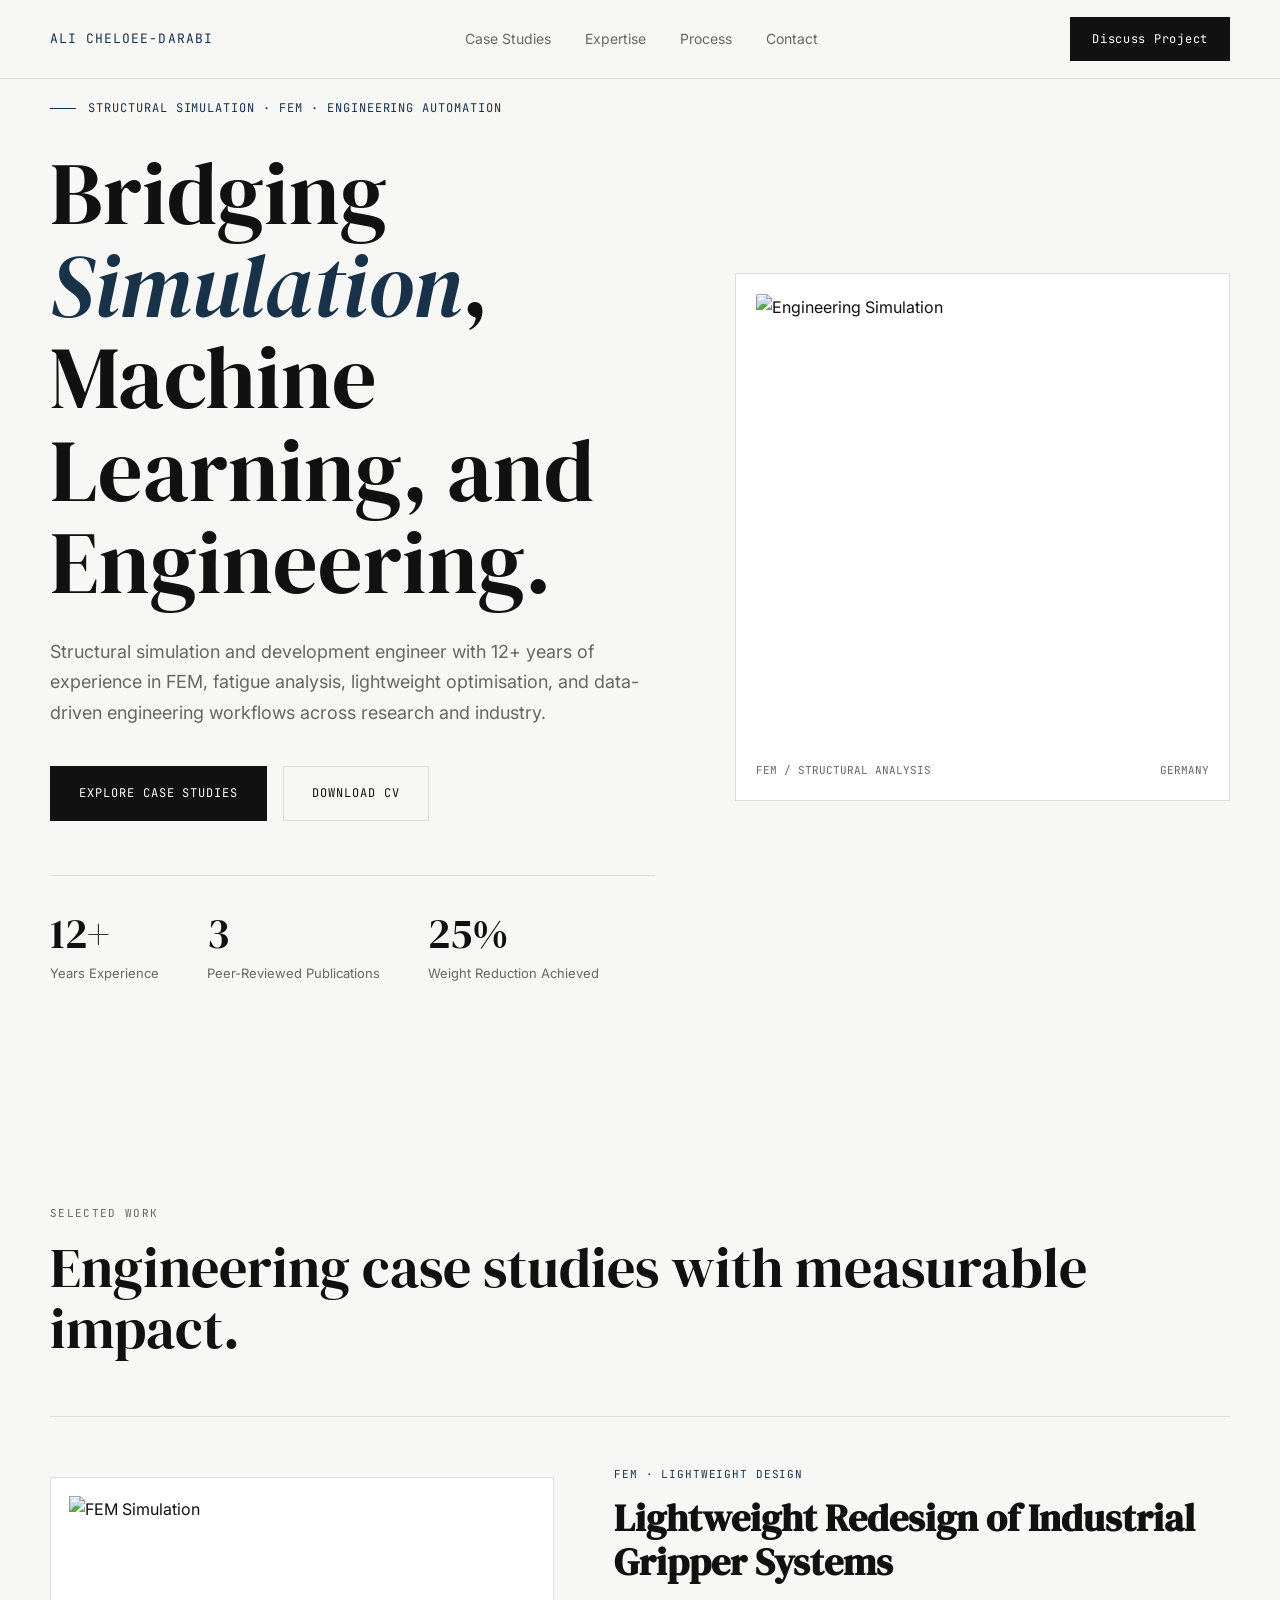
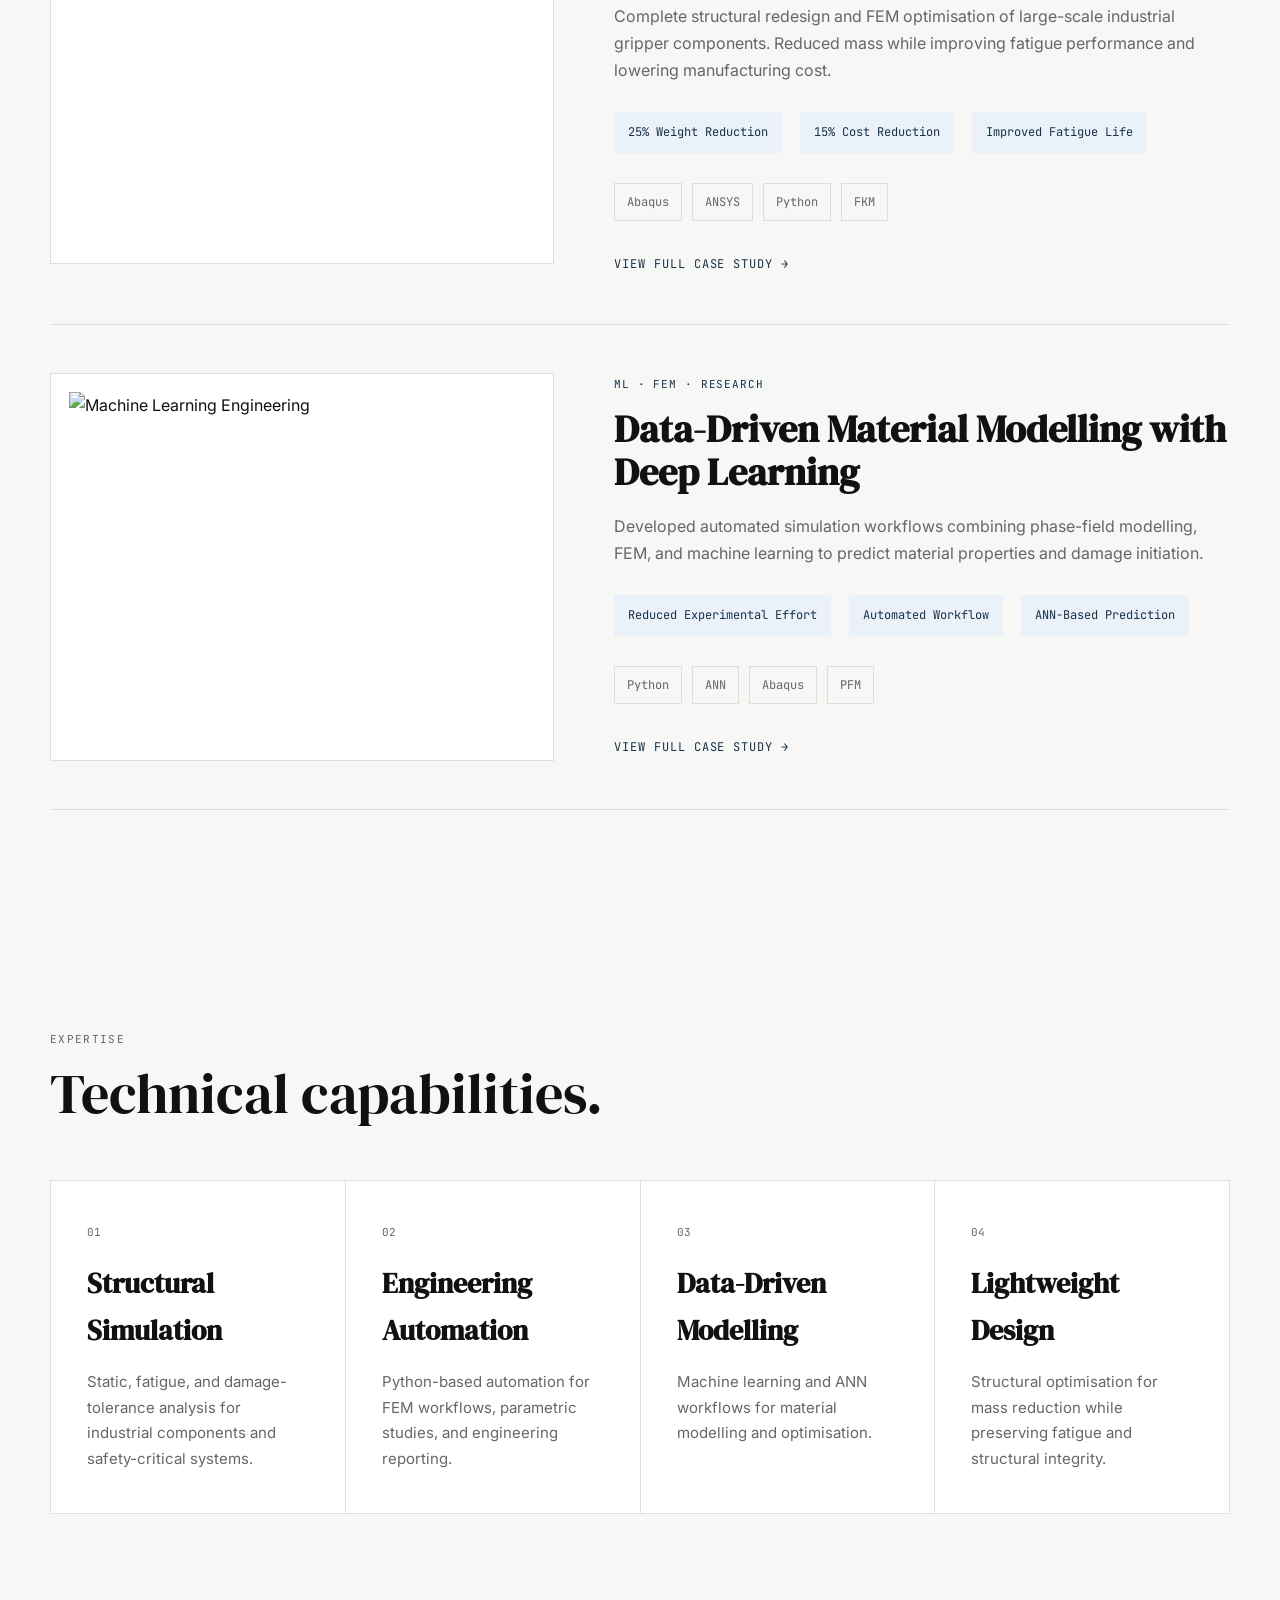
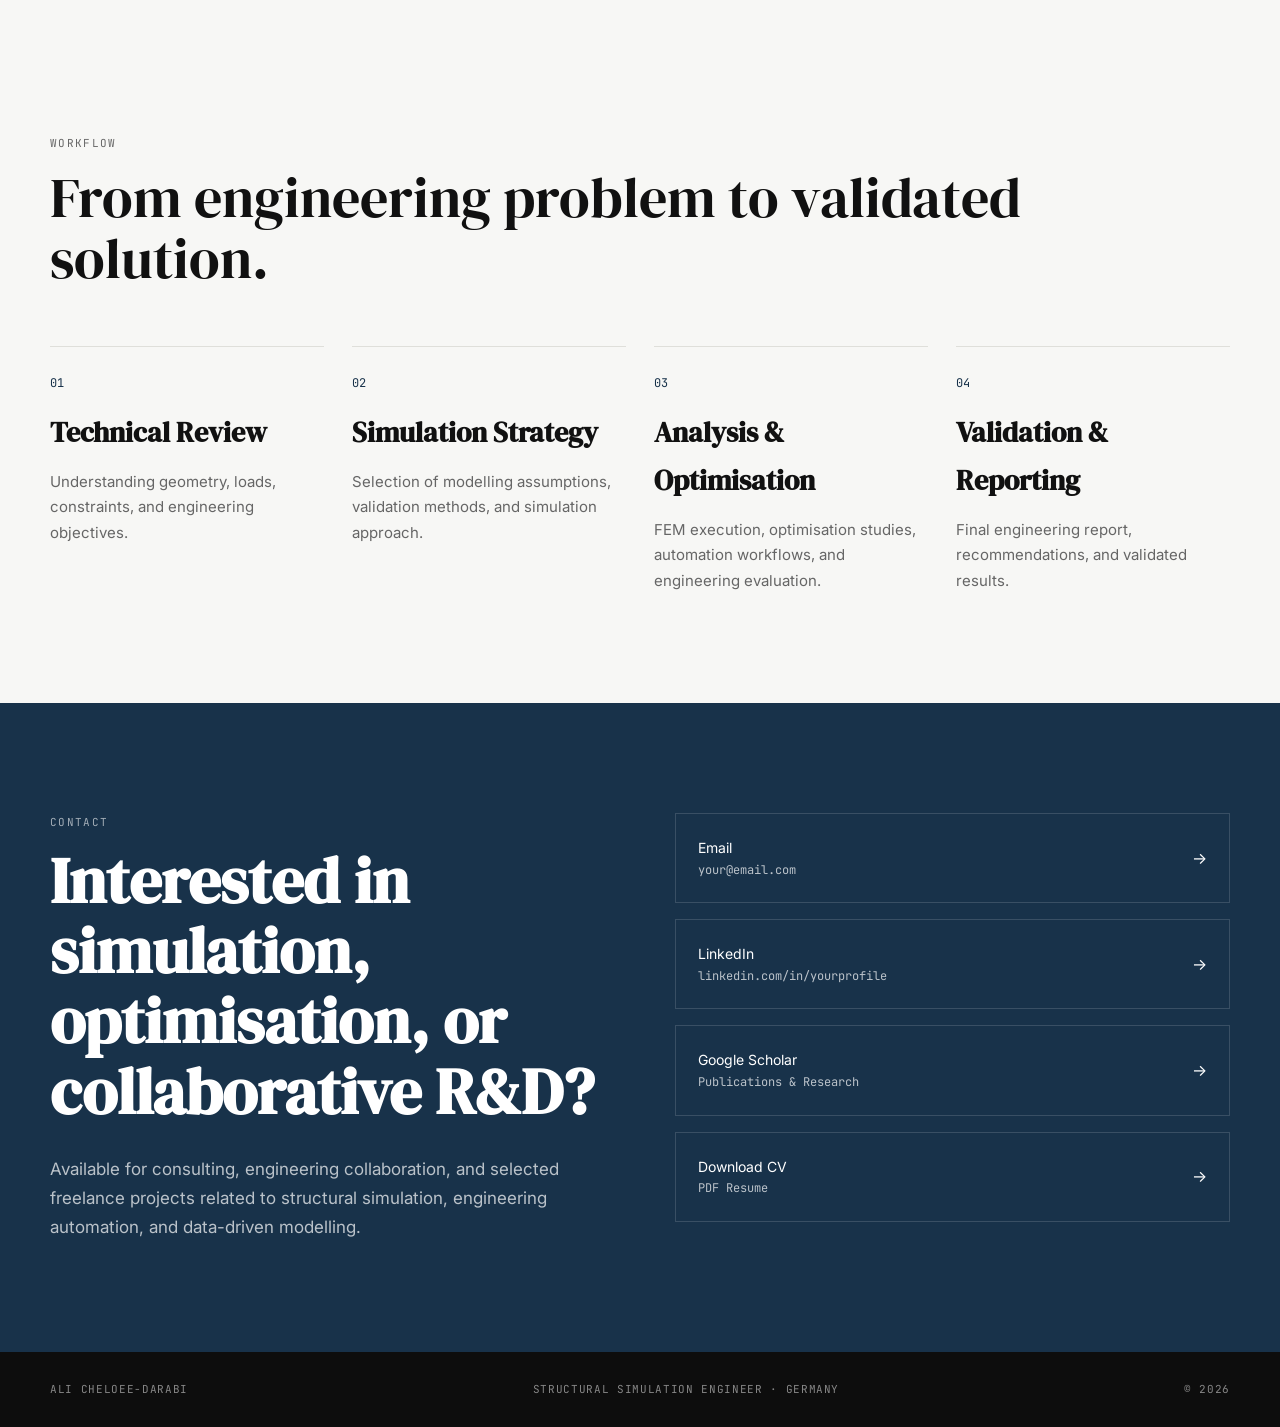
==== commit d3b89fa7: "index0.html" ====
--- a/index0.html
+++ b/index0.html
@@ -1,736 +1,911 @@
 <!DOCTYPE html>
 <html lang="en">
 <head>
-<meta charset="UTF-8">
-<meta name="viewport" content="width=device-width, initial-scale=1.0">
-<title>Ali Cheloee-Darabi — Simulation & Development Engineer</title>
-<meta name="description" content="Mechanical Engineer with 12+ years in FEM, structural analysis, and data-driven simulation. Based in Germany.">
-<link rel="preconnect" href="https://fonts.googleapis.com">
-<link href="https://fonts.googleapis.com/css2?family=DM+Serif+Display:ital@0;1&family=DM+Mono:wght@300;400;500&family=Outfit:wght@300;400;500&display=swap" rel="stylesheet">
-<style>
-  *, *::before, *::after { box-sizing: border-box; margin: 0; padding: 0; }
-
-  :root {
-    --black: #0d0d0d;
-    --white: #fafaf8;
-    --gray-100: #f4f4f2;
-    --gray-200: #e8e8e4;
-    --gray-400: #b0b0aa;
-    --gray-600: #6e6e68;
-    --accent: #1a3a5c;
-    --accent-light: #e8eff7;
-    --mono: 'DM Mono', monospace;
-    --serif: 'DM Serif Display', serif;
-    --sans: 'Outfit', sans-serif;
-  }
-
-  html { scroll-behavior: smooth; }
-
-  body {
-    font-family: var(--sans);
-    background: var(--white);
-    color: var(--black);
-    font-size: 15px;
-    line-height: 1.7;
-    overflow-x: hidden;
-  }
-
-  /* ── NAV ── */
-  nav {
-    position: fixed; top: 0; left: 0; right: 0; z-index: 100;
-    display: flex; justify-content: space-between; align-items: center;
-    padding: 1.25rem 3rem;
-    background: rgba(250,250,248,0.92);
-    backdrop-filter: blur(12px);
-    border-bottom: 1px solid var(--gray-200);
-  }
-  .nav-logo {
-    font-family: var(--mono);
-    font-size: 13px; font-weight: 500;
-    color: var(--accent); letter-spacing: 0.04em;
-  }
-  .nav-links { display: flex; gap: 2.5rem; list-style: none; }
-  .nav-links a {
-    font-size: 13px; font-weight: 400;
-    color: var(--gray-600); text-decoration: none;
-    letter-spacing: 0.03em; transition: color 0.2s;
-  }
-  .nav-links a:hover { color: var(--black); }
-  .nav-cta {
-    font-family: var(--mono); font-size: 12px; font-weight: 500;
-    color: var(--white); background: var(--black);
-    border: none; cursor: pointer; padding: 8px 20px;
-    letter-spacing: 0.05em; transition: background 0.2s;
-  }
-  .nav-cta:hover { background: var(--accent); }
-
-  /* ── HERO ── */
-  .hero {
-    min-height: 100vh; display: flex; align-items: center;
-    padding: 8rem 3rem 4rem; position: relative; overflow: hidden;
-  }
-  .hero-bg-text {
-    position: absolute; right: -0.02em; top: 50%;
-    transform: translateY(-50%);
-    font-family: var(--serif);
-    font-size: clamp(120px, 18vw, 260px);
-    color: var(--gray-100); user-select: none;
-    line-height: 1; z-index: 0; white-space: nowrap;
-  }
-  .hero-content { position: relative; z-index: 1; max-width: 760px; }
-  .hero-eyebrow { display: flex; align-items: center; gap: 12px; margin-bottom: 2rem; }
-  .hero-eyebrow-line { width: 32px; height: 1px; background: var(--accent); }
-  .hero-eyebrow span {
-    font-family: var(--mono); font-size: 12px; font-weight: 400;
-    color: var(--accent); letter-spacing: 0.1em; text-transform: uppercase;
-  }
-  .hero h1 {
-    font-family: var(--serif);
-    font-size: clamp(44px, 6.5vw, 80px);
-    font-weight: 400; line-height: 1.1;
-    color: var(--black); margin-bottom: 1.5rem;
-  }
-  .hero h1 em { font-style: italic; color: var(--accent); }
-  .hero-desc {
-    font-size: 16px; font-weight: 300;
-    color: var(--gray-600); line-height: 1.8;
-    max-width: 540px; margin-bottom: 3rem;
-  }
-  .hero-actions { display: flex; gap: 16px; align-items: center; flex-wrap: wrap; }
-  .btn-solid {
-    font-family: var(--mono); font-size: 12px; font-weight: 500;
-    letter-spacing: 0.06em; text-transform: uppercase;
-    color: var(--white); background: var(--black);
-    border: 1px solid var(--black); padding: 14px 32px;
-    cursor: pointer; text-decoration: none; display: inline-block;
-    transition: all 0.2s;
-  }
-  .btn-solid:hover { background: var(--accent); border-color: var(--accent); }
-  .btn-outline {
-    font-family: var(--mono); font-size: 12px; font-weight: 500;
-    letter-spacing: 0.06em; text-transform: uppercase;
-    color: var(--black); background: transparent;
-    border: 1px solid var(--gray-200); padding: 14px 32px;
-    cursor: pointer; text-decoration: none; display: inline-block;
-    transition: all 0.2s;
-  }
-  .btn-outline:hover { border-color: var(--black); }
-  .hero-stats {
-    display: flex; gap: 3rem; margin-top: 4rem;
-    padding-top: 2.5rem; border-top: 1px solid var(--gray-200);
-    flex-wrap: wrap;
-  }
-  .hero-stat-num {
-    font-family: var(--serif); font-size: 36px;
-    color: var(--black); line-height: 1;
-  }
-  .hero-stat-label { font-size: 12px; color: var(--gray-400); margin-top: 4px; font-weight: 300; }
-
-  /* ── SECTION BASE ── */
-  section { padding: 6rem 3rem; }
-  .section-header { margin-bottom: 4rem; }
-  .section-tag {
-    font-family: var(--mono); font-size: 11px; font-weight: 400;
-    color: var(--gray-400); letter-spacing: 0.12em; text-transform: uppercase;
-    display: flex; align-items: center; gap: 10px; margin-bottom: 1rem;
-  }
-  .section-tag::before { content: ''; display: block; width: 20px; height: 1px; background: var(--gray-400); }
-  .section-title {
-    font-family: var(--serif); font-size: clamp(30px, 4vw, 48px);
-    font-weight: 400; line-height: 1.2; color: var(--black);
-  }
-
-  /* ── SKILLS ── */
-  #skills { background: var(--gray-100); }
-  .skills-grid {
-    display: grid; grid-template-columns: repeat(auto-fit, minmax(220px, 1fr));
-    gap: 1px; background: var(--gray-200); border: 1px solid var(--gray-200);
-  }
-  .skill-item {
-    background: var(--gray-100); padding: 2.5rem 2rem;
-    transition: background 0.25s; cursor: default;
-  }
-  .skill-item:hover { background: var(--white); }
-  .skill-num {
-    font-family: var(--mono); font-size: 11px; font-weight: 300;
-    color: var(--gray-400); letter-spacing: 0.08em; margin-bottom: 1.5rem;
-  }
-  .skill-name { font-family: var(--serif); font-size: 22px; font-weight: 400; color: var(--black); margin-bottom: 0.75rem; }
-  .skill-desc { font-size: 13px; color: var(--gray-600); font-weight: 300; line-height: 1.7; }
-  .skill-tools-list { display: flex; flex-direction: column; gap: 4px; margin-top: 1rem; }
-  .skill-tool {
-    font-family: var(--mono); font-size: 11px; font-weight: 400;
-    color: var(--gray-600); letter-spacing: 0.03em;
-    display: flex; align-items: center; gap: 6px;
-  }
-  .skill-tool::before { content: '—'; color: var(--gray-400); font-size: 10px; }
-
-  /* ── EXPERIENCE ── */
-  #experience { background: var(--white); }
-  .exp-list { display: flex; flex-direction: column; gap: 0; }
-  .exp-row {
-    display: grid; grid-template-columns: 160px 1fr;
-    gap: 2.5rem; padding: 2.5rem 0;
-    border-bottom: 1px solid var(--gray-200);
-  }
-  .exp-row:first-child { border-top: 1px solid var(--gray-200); }
-  .exp-period { font-family: var(--mono); font-size: 11px; color: var(--gray-400); font-weight: 300; padding-top: 5px; }
-  .exp-company { font-family: var(--mono); font-size: 11px; color: var(--accent); font-weight: 500; letter-spacing: 0.05em; margin-bottom: 4px; }
-  .exp-title { font-family: var(--serif); font-size: 20px; font-weight: 400; color: var(--black); margin-bottom: 10px; }
-  .exp-bullets { list-style: none; display: flex; flex-direction: column; gap: 6px; }
-  .exp-bullets li { font-size: 13px; color: var(--gray-600); font-weight: 300; padding-left: 16px; position: relative; line-height: 1.6; }
-  .exp-bullets li::before { content: '—'; position: absolute; left: 0; color: var(--gray-400); font-size: 10px; top: 3px; }
-
-  /* ── PROJECTS ── */
-  #projects { background: var(--gray-100); }
-  .projects-list { display: flex; flex-direction: column; }
-  .project-row {
-    display: grid; grid-template-columns: 80px 1fr auto;
-    align-items: start; gap: 2rem; padding: 2.5rem 0;
-    border-bottom: 1px solid var(--gray-200);
-    transition: all 0.2s; cursor: default;
-  }
-  .project-row:first-child { border-top: 1px solid var(--gray-200); }
-  .project-row:hover { padding-left: 1rem; padding-right: 1rem; margin: 0 -1rem; background: var(--white); }
-  .project-index { font-family: var(--mono); font-size: 11px; font-weight: 300; color: var(--gray-400); padding-top: 4px; }
-  .project-category { font-family: var(--mono); font-size: 10px; font-weight: 500; color: var(--accent); letter-spacing: 0.1em; text-transform: uppercase; margin-bottom: 6px; }
-  .project-title { font-family: var(--serif); font-size: 22px; font-weight: 400; color: var(--black); margin-bottom: 8px; line-height: 1.3; }
-  .project-desc { font-size: 14px; color: var(--gray-600); font-weight: 300; max-width: 580px; line-height: 1.7; }
-  .project-tags { display: flex; flex-direction: column; gap: 4px; align-items: flex-end; padding-top: 4px; }
-  .tag { font-family: var(--mono); font-size: 10px; font-weight: 400; color: var(--gray-600); letter-spacing: 0.05em; background: var(--gray-200); padding: 3px 10px; white-space: nowrap; }
-
-  /* ── PUBLICATIONS ── */
-  #publications { background: var(--white); }
-  .pub-list { display: flex; flex-direction: column; gap: 0; }
-  .pub-row {
-    display: grid; grid-template-columns: 60px 1fr auto;
-    gap: 2rem; padding: 2rem 0; border-bottom: 1px solid var(--gray-200); align-items: start;
-  }
-  .pub-row:first-child { border-top: 1px solid var(--gray-200); }
-  .pub-year { font-family: var(--mono); font-size: 11px; color: var(--gray-400); font-weight: 300; padding-top: 3px; }
-  .pub-journal { font-family: var(--mono); font-size: 10px; color: var(--accent); letter-spacing: 0.07em; text-transform: uppercase; margin-bottom: 5px; }
-  .pub-title { font-size: 15px; font-weight: 400; color: var(--black); margin-bottom: 4px; line-height: 1.4; }
-  .pub-doi { font-family: var(--mono); font-size: 11px; color: var(--gray-400); text-decoration: none; }
-  .pub-doi:hover { color: var(--accent); }
-  .pub-badge { font-family: var(--mono); font-size: 10px; color: var(--accent); background: var(--accent-light); padding: 3px 10px; white-space: nowrap; align-self: start; margin-top: 2px; }
-
-  /* ── ABOUT ── */
-  #about { background: var(--accent); }
-  #about .section-tag { color: rgba(255,255,255,0.4); }
-  #about .section-tag::before { background: rgba(255,255,255,0.4); }
-  #about .section-title { color: var(--white); }
-  .about-grid { display: grid; grid-template-columns: 1fr 1fr; gap: 5rem; align-items: start; }
-  .about-text { font-size: 16px; font-weight: 300; color: rgba(255,255,255,0.75); line-height: 1.9; }
-  .about-text p + p { margin-top: 1.5rem; }
-  .about-specs { border-top: 1px solid rgba(255,255,255,0.12); margin-top: 2rem; }
-  .about-spec { display: flex; justify-content: space-between; padding: 1rem 0; border-bottom: 1px solid rgba(255,255,255,0.12); }
-  .about-spec-label { font-size: 12px; color: rgba(255,255,255,0.45); font-weight: 300; }
-  .about-spec-val { font-family: var(--mono); font-size: 12px; color: rgba(255,255,255,0.8); letter-spacing: 0.03em; text-align: right; }
-
-  /* ── SERVICES ── */
-  #services { background: var(--white); }
-  .services-grid { display: grid; grid-template-columns: repeat(auto-fit, minmax(240px, 1fr)); gap: 2px; background: var(--gray-200); border: 1px solid var(--gray-200); }
-  .service-card { background: var(--white); padding: 2.5rem 2rem; }
-  .service-icon-box { width: 40px; height: 40px; border: 1px solid var(--gray-200); display: flex; align-items: center; justify-content: center; margin-bottom: 1.5rem; }
-  .service-icon-box svg { width: 20px; height: 20px; stroke: var(--accent); fill: none; stroke-width: 1.5; }
-  .service-name { font-family: var(--serif); font-size: 20px; font-weight: 400; color: var(--black); margin-bottom: 0.75rem; }
-  .service-desc { font-size: 13px; color: var(--gray-600); font-weight: 300; line-height: 1.8; }
-  .service-price { margin-top: 1.5rem; padding-top: 1.25rem; border-top: 1px solid var(--gray-200); font-family: var(--mono); font-size: 12px; color: var(--accent); }
-
-  /* ── CONTACT ── */
-  #contact { background: var(--white); border-top: 1px solid var(--gray-200); }
-  .contact-layout { display: grid; grid-template-columns: 1fr 1fr; gap: 5rem; }
-  .contact-tagline { font-family: var(--serif); font-size: clamp(26px, 3vw, 40px); font-weight: 400; line-height: 1.3; color: var(--black); margin-bottom: 2rem; }
-  .contact-tagline em { font-style: italic; color: var(--accent); }
-  .contact-links { display: flex; flex-direction: column; gap: 12px; }
-  .contact-link {
-    display: flex; align-items: center; justify-content: space-between;
-    padding: 1rem 1.25rem; border: 1px solid var(--gray-200);
-    text-decoration: none; transition: all 0.2s; color: var(--black);
-  }
-  .contact-link:hover { border-color: var(--black); }
-  .contact-link-label { font-size: 14px; font-weight: 400; }
-  .contact-link-val { font-family: var(--mono); font-size: 11px; color: var(--gray-600); }
-  .contact-arrow { color: var(--gray-400); }
-  .contact-form-title { font-size: 13px; font-weight: 400; color: var(--gray-600); margin-bottom: 1.5rem; }
-  .form-row { margin-bottom: 1rem; }
-  .form-row input, .form-row textarea, .form-row select {
-    width: 100%; padding: 12px 16px;
-    font-family: var(--sans); font-size: 14px; font-weight: 300;
-    background: var(--gray-100); border: 1px solid transparent;
-    color: var(--black); outline: none; resize: none; transition: border-color 0.2s;
-  }
-  .form-row input:focus, .form-row textarea:focus, .form-row select:focus { border-color: var(--black); background: var(--white); }
-  .form-row textarea { height: 120px; }
-  .form-submit {
-    width: 100%; font-family: var(--mono); font-size: 12px; font-weight: 500;
-    letter-spacing: 0.07em; text-transform: uppercase;
-    color: var(--white); background: var(--black); border: none; padding: 16px;
-    cursor: pointer; transition: background 0.2s;
-  }
-  .form-submit:hover { background: var(--accent); }
-
-  /* ── FOOTER ── */
-  footer {
-    background: var(--black); color: rgba(255,255,255,0.4);
-    display: flex; justify-content: space-between; align-items: center;
-    padding: 1.5rem 3rem; font-family: var(--mono); font-size: 11px; letter-spacing: 0.05em;
-    flex-wrap: wrap; gap: 8px;
-  }
-  footer span { color: rgba(255,255,255,0.7); }
-
-  /* ── ANIMATIONS ── */
-  .fade-up { opacity: 0; transform: translateY(24px); transition: opacity 0.7s ease, transform 0.7s ease; }
-  .fade-up.visible { opacity: 1; transform: none; }
-
-  @media (max-width: 768px) {
-    nav { padding: 1rem 1.5rem; }
-    .nav-links { display: none; }
-    section { padding: 4rem 1.5rem; }
-    .hero { padding: 7rem 1.5rem 3rem; }
-    .hero-bg-text { display: none; }
-    .about-grid, .contact-layout { grid-template-columns: 1fr; gap: 2.5rem; }
-    .exp-row { grid-template-columns: 1fr; gap: 0.5rem; }
-    .project-row { grid-template-columns: 50px 1fr; }
-    .project-tags { flex-direction: row; flex-wrap: wrap; align-items: flex-start; grid-column: 1 / -1; }
-    .pub-row { grid-template-columns: 1fr; gap: 6px; }
-    .pub-year { display: none; }
-    footer { flex-direction: column; text-align: center; padding: 1.5rem; }
-  }
-</style>
+  <meta charset="UTF-8" />
+  <meta name="viewport" content="width=device-width, initial-scale=1.0" />
+  <title>Ali Cheloee-Darabi | Structural Simulation Engineer</title>
+
+  <meta
+    name="description"
+    content="Structural simulation engineer specializing in FEM, fatigue analysis, engineering automation, and data-driven modelling."
+  />
+
+  <link rel="preconnect" href="https://fonts.googleapis.com">
+  <link rel="preconnect" href="https://fonts.gstatic.com" crossorigin>
+  <link href="https://fonts.googleapis.com/css2?family=DM+Serif+Display:ital@0;1&family=Inter:wght@300;400;500;600&family=JetBrains+Mono:wght@400;500&display=swap" rel="stylesheet">
+
+  <style>
+    * {
+      margin: 0;
+      padding: 0;
+      box-sizing: border-box;
+    }
+
+    :root {
+      --bg: #f7f7f5;
+      --surface: #ffffff;
+      --text: #111111;
+      --muted: #666666;
+      --border: #dfdfda;
+      --accent: #18324a;
+      --accent-light: #eaf1f8;
+
+      --sans: 'Inter', sans-serif;
+      --serif: 'DM Serif Display', serif;
+      --mono: 'JetBrains Mono', monospace;
+    }
+
+    html {
+      scroll-behavior: smooth;
+    }
+
+    body {
+      font-family: var(--sans);
+      background: var(--bg);
+      color: var(--text);
+      line-height: 1.7;
+      overflow-x: hidden;
+    }
+
+    img {
+      max-width: 100%;
+      display: block;
+    }
+
+    a {
+      text-decoration: none;
+      color: inherit;
+    }
+
+    .container {
+      width: min(1180px, calc(100% - 48px));
+      margin: 0 auto;
+    }
+
+    /* NAV */
+
+    nav {
+      position: fixed;
+      top: 0;
+      left: 0;
+      width: 100%;
+      z-index: 999;
+      backdrop-filter: blur(14px);
+      background: rgba(247,247,245,0.85);
+      border-bottom: 1px solid var(--border);
+    }
+
+    .nav-inner {
+      height: 78px;
+      display: flex;
+      align-items: center;
+      justify-content: space-between;
+    }
+
+    .logo {
+      font-family: var(--mono);
+      font-size: 13px;
+      letter-spacing: 0.08em;
+      color: var(--accent);
+    }
+
+    .nav-links {
+      display: flex;
+      gap: 34px;
+      list-style: none;
+    }
+
+    .nav-links a {
+      font-size: 14px;
+      color: var(--muted);
+      transition: 0.2s ease;
+    }
+
+    .nav-links a:hover {
+      color: var(--text);
+    }
+
+    .nav-btn {
+      padding: 12px 22px;
+      background: var(--text);
+      color: white;
+      border: none;
+      cursor: pointer;
+      font-family: var(--mono);
+      font-size: 12px;
+      letter-spacing: 0.06em;
+      transition: 0.2s ease;
+    }
+
+    .nav-btn:hover {
+      background: var(--accent);
+    }
+
+    /* HERO */
+
+    .hero {
+      min-height: 100vh;
+      display: flex;
+      align-items: center;
+      padding-top: 90px;
+    }
+
+    .hero-grid {
+      display: grid;
+      grid-template-columns: 1.1fr 0.9fr;
+      gap: 80px;
+      align-items: center;
+    }
+
+    .eyebrow {
+      display: inline-flex;
+      align-items: center;
+      gap: 12px;
+      margin-bottom: 28px;
+      font-family: var(--mono);
+      font-size: 12px;
+      text-transform: uppercase;
+      letter-spacing: 0.08em;
+      color: var(--accent);
+    }
+
+    .eyebrow::before {
+      content: "";
+      width: 26px;
+      height: 1px;
+      background: var(--accent);
+    }
+
+    h1 {
+      font-family: var(--serif);
+      font-size: clamp(48px, 7vw, 88px);
+      line-height: 1.05;
+      font-weight: 400;
+      margin-bottom: 28px;
+    }
+
+    h1 em {
+      color: var(--accent);
+      font-style: italic;
+    }
+
+    .hero-text {
+      font-size: 18px;
+      color: var(--muted);
+      max-width: 620px;
+      margin-bottom: 38px;
+    }
+
+    .hero-actions {
+      display: flex;
+      gap: 16px;
+      flex-wrap: wrap;
+      margin-bottom: 54px;
+    }
+
+    .btn-primary,
+    .btn-secondary {
+      padding: 16px 28px;
+      border: 1px solid transparent;
+      font-family: var(--mono);
+      font-size: 12px;
+      text-transform: uppercase;
+      letter-spacing: 0.08em;
+      transition: 0.2s ease;
+    }
+
+    .btn-primary {
+      background: var(--text);
+      color: white;
+    }
+
+    .btn-primary:hover {
+      background: var(--accent);
+    }
+
+    .btn-secondary {
+      border-color: var(--border);
+      background: transparent;
+    }
+
+    .btn-secondary:hover {
+      border-color: var(--text);
+    }
+
+    .stats {
+      display: flex;
+      gap: 48px;
+      flex-wrap: wrap;
+      border-top: 1px solid var(--border);
+      padding-top: 36px;
+    }
+
+    .stat-number {
+      font-family: var(--serif);
+      font-size: 42px;
+      line-height: 1;
+    }
+
+    .stat-label {
+      margin-top: 8px;
+      color: var(--muted);
+      font-size: 13px;
+    }
+
+    .hero-visual {
+      position: relative;
+    }
+
+    .hero-card {
+      background: white;
+      border: 1px solid var(--border);
+      padding: 20px;
+    }
+
+    .hero-card img {
+      aspect-ratio: 1 / 1;
+      object-fit: cover;
+      border-radius: 2px;
+    }
+
+    .visual-note {
+      margin-top: 14px;
+      font-family: var(--mono);
+      font-size: 11px;
+      color: var(--muted);
+      display: flex;
+      justify-content: space-between;
+    }
+
+    /* SECTIONS */
+
+    section {
+      padding: 110px 0;
+    }
+
+    .section-head {
+      margin-bottom: 56px;
+    }
+
+    .section-tag {
+      font-family: var(--mono);
+      font-size: 11px;
+      text-transform: uppercase;
+      letter-spacing: 0.12em;
+      color: var(--muted);
+      margin-bottom: 14px;
+    }
+
+    .section-title {
+      font-family: var(--serif);
+      font-size: clamp(34px, 5vw, 56px);
+      line-height: 1.1;
+      font-weight: 400;
+    }
+
+    /* CASE STUDIES */
+
+    .case-study {
+      display: grid;
+      grid-template-columns: 0.9fr 1.1fr;
+      gap: 60px;
+      align-items: center;
+      padding: 48px 0;
+      border-top: 1px solid var(--border);
+    }
+
+    .case-study:last-child {
+      border-bottom: 1px solid var(--border);
+    }
+
+    .case-image {
+      background: white;
+      border: 1px solid var(--border);
+      padding: 18px;
+    }
+
+    .case-image img {
+      aspect-ratio: 4 / 3;
+      object-fit: cover;
+    }
+
+    .case-category {
+      font-family: var(--mono);
+      font-size: 11px;
+      letter-spacing: 0.08em;
+      color: var(--accent);
+      text-transform: uppercase;
+      margin-bottom: 14px;
+    }
+
+    .case-title {
+      font-family: var(--serif);
+      font-size: 38px;
+      line-height: 1.15;
+      margin-bottom: 18px;
+    }
+
+    .case-desc {
+      color: var(--muted);
+      margin-bottom: 28px;
+      max-width: 620px;
+    }
+
+    .results {
+      display: flex;
+      gap: 18px;
+      flex-wrap: wrap;
+      margin-bottom: 30px;
+    }
+
+    .result-item {
+      padding: 10px 14px;
+      background: var(--accent-light);
+      color: var(--accent);
+      font-family: var(--mono);
+      font-size: 12px;
+    }
+
+    .tech-stack {
+      display: flex;
+      gap: 10px;
+      flex-wrap: wrap;
+      margin-bottom: 28px;
+    }
+
+    .tech {
+      padding: 8px 12px;
+      border: 1px solid var(--border);
+      font-size: 12px;
+      font-family: var(--mono);
+      color: var(--muted);
+    }
+
+    .case-link {
+      display: inline-flex;
+      align-items: center;
+      gap: 10px;
+      font-family: var(--mono);
+      font-size: 12px;
+      letter-spacing: 0.08em;
+      text-transform: uppercase;
+      color: var(--accent);
+    }
+
+    /* EXPERTISE */
+
+    .expertise-grid {
+      display: grid;
+      grid-template-columns: repeat(auto-fit, minmax(250px, 1fr));
+      gap: 1px;
+      background: var(--border);
+      border: 1px solid var(--border);
+    }
+
+    .expertise-card {
+      background: white;
+      padding: 42px 36px;
+    }
+
+    .expertise-number {
+      font-family: var(--mono);
+      color: var(--muted);
+      font-size: 11px;
+      margin-bottom: 18px;
+    }
+
+    .expertise-title {
+      font-family: var(--serif);
+      font-size: 28px;
+      margin-bottom: 14px;
+    }
+
+    .expertise-text {
+      color: var(--muted);
+      font-size: 15px;
+    }
+
+    /* PROCESS */
+
+    .process-grid {
+      display: grid;
+      grid-template-columns: repeat(4, 1fr);
+      gap: 28px;
+    }
+
+    .process-item {
+      padding-top: 26px;
+      border-top: 1px solid var(--border);
+    }
+
+    .process-step {
+      font-family: var(--mono);
+      font-size: 12px;
+      color: var(--accent);
+      margin-bottom: 16px;
+    }
+
+    .process-title {
+      font-family: var(--serif);
+      font-size: 28px;
+      margin-bottom: 12px;
+    }
+
+    .process-text {
+      color: var(--muted);
+      font-size: 15px;
+    }
+
+    /* CONTACT */
+
+    .contact {
+      background: var(--accent);
+      color: white;
+    }
+
+    .contact-grid {
+      display: grid;
+      grid-template-columns: 1fr 1fr;
+      gap: 70px;
+      align-items: start;
+    }
+
+    .contact .section-tag {
+      color: rgba(255,255,255,0.6);
+    }
+
+    .contact-title {
+      font-family: var(--serif);
+      font-size: clamp(40px, 5vw, 64px);
+      line-height: 1.1;
+      margin-bottom: 28px;
+    }
+
+    .contact-text {
+      color: rgba(255,255,255,0.7);
+      max-width: 560px;
+      font-size: 17px;
+    }
+
+    .contact-links {
+      display: flex;
+      flex-direction: column;
+      gap: 16px;
+    }
+
+    .contact-card {
+      border: 1px solid rgba(255,255,255,0.14);
+      padding: 22px;
+      display: flex;
+      justify-content: space-between;
+      align-items: center;
+      transition: 0.2s ease;
+    }
+
+    .contact-card:hover {
+      border-color: rgba(255,255,255,0.45);
+    }
+
+    .contact-label {
+      font-size: 14px;
+    }
+
+    .contact-value {
+      font-family: var(--mono);
+      font-size: 12px;
+      color: rgba(255,255,255,0.7);
+    }
+
+    /* FOOTER */
+
+    footer {
+      background: #0d0d0d;
+      color: rgba(255,255,255,0.5);
+      padding: 28px 0;
+      font-family: var(--mono);
+      font-size: 11px;
+      letter-spacing: 0.06em;
+    }
+
+    .footer-inner {
+      display: flex;
+      justify-content: space-between;
+      gap: 20px;
+      flex-wrap: wrap;
+    }
+
+    /* RESPONSIVE */
+
+    @media (max-width: 980px) {
+      .hero-grid,
+      .case-study,
+      .contact-grid {
+        grid-template-columns: 1fr;
+      }
+
+      .process-grid {
+        grid-template-columns: 1fr 1fr;
+      }
+
+      .hero {
+        padding-top: 140px;
+        padding-bottom: 80px;
+      }
+    }
+
+    @media (max-width: 768px) {
+      .nav-links {
+        display: none;
+      }
+
+      .container {
+        width: min(100% - 32px, 1180px);
+      }
+
+      section {
+        padding: 80px 0;
+      }
+
+      .stats {
+        gap: 24px;
+      }
+
+      .process-grid {
+        grid-template-columns: 1fr;
+      }
+
+      .hero-actions {
+        flex-direction: column;
+        align-items: stretch;
+      }
+
+      .btn-primary,
+      .btn-secondary {
+        text-align: center;
+      }
+
+      .case-title {
+        font-size: 30px;
+      }
+    }
+  </style>
 </head>
 <body>
 
-<nav>
-  <div class="nav-logo">A.CHELOEE-DARABI</div>
-  <ul class="nav-links">
-    <li><a href="#skills">Skills</a></li>
-    <li><a href="#experience">Experience</a></li>
-    <li><a href="#projects">Projects</a></li>
-    <li><a href="#publications">Publications</a></li>
-    <li><a href="#services">Services</a></li>
-    <li><a href="#contact">Contact</a></li>
-  </ul>
-  <button class="nav-cta" onclick="document.getElementById('contact').scrollIntoView({behavior:'smooth'})">Hire Me</button>
-</nav>
-
-<!-- HERO -->
-<section class="hero">
-  <div class="hero-bg-text">FEM</div>
-  <div class="hero-content">
-    <div class="hero-eyebrow fade-up">
-      <div class="hero-eyebrow-line"></div>
-      <span>Simulation &amp; Development Engineer · Germany</span>
+  <nav>
+    <div class="container nav-inner">
+      <div class="logo">ALI CHELOEE-DARABI</div>
+
+      <ul class="nav-links">
+        <li><a href="#work">Case Studies</a></li>
+        <li><a href="#expertise">Expertise</a></li>
+        <li><a href="#process">Process</a></li>
+        <li><a href="#contact">Contact</a></li>
+      </ul>
+
+      <a href="#contact" class="nav-btn">Discuss Project</a>
     </div>
-    <h1 class="fade-up" style="transition-delay:0.1s">
-      Ali<br>Cheloee-<em>Darabi.</em>
-    </h1>
-    <p class="hero-desc fade-up" style="transition-delay:0.2s">
-      12+ years of expertise in structural FEM, fatigue &amp; damage-tolerance analysis, lightweight optimisation, and data-driven engineering workflows. Currently at Springer GmbH, Stuhr — open to new challenges.
-    </p>
-    <div class="hero-actions fade-up" style="transition-delay:0.3s">
-      <a href="#projects" class="btn-solid">View Projects</a>
-      <a href="#" class="btn-outline" id="cv-btn">Download CV</a>
+  </nav>
+
+  <main>
+
+    <!-- HERO -->
+
+    <section class="hero">
+      <div class="container hero-grid">
+
+        <div>
+          <div class="eyebrow">
+            Structural Simulation · FEM · Engineering Automation
+          </div>
+
+          <h1>
+            Bridging
+            <em>Simulation</em>,
+            Machine Learning,
+            and Engineering.
+          </h1>
+
+          <p class="hero-text">
+            Structural simulation and development engineer with 12+ years of experience in FEM, fatigue analysis, lightweight optimisation, and data-driven engineering workflows across research and industry.
+          </p>
+
+          <div class="hero-actions">
+            <a href="#work" class="btn-primary">Explore Case Studies</a>
+            <a href="#" class="btn-secondary">Download CV</a>
+          </div>
+
+          <div class="stats">
+            <div>
+              <div class="stat-number">12+</div>
+              <div class="stat-label">Years Experience</div>
+            </div>
+
+            <div>
+              <div class="stat-number">3</div>
+              <div class="stat-label">Peer-Reviewed Publications</div>
+            </div>
+
+            <div>
+              <div class="stat-number">25%</div>
+              <div class="stat-label">Weight Reduction Achieved</div>
+            </div>
+          </div>
+        </div>
+
+        <div class="hero-visual">
+          <div class="hero-card">
+            <img src="https://images.unsplash.com/photo-1581092160607-ee22621dd758?q=80&w=1200&auto=format&fit=crop" alt="Engineering Simulation">
+
+            <div class="visual-note">
+              <span>FEM / STRUCTURAL ANALYSIS</span>
+              <span>GERMANY</span>
+            </div>
+          </div>
+        </div>
+
+      </div>
+    </section>
+
+    <!-- CASE STUDIES -->
+
+    <section id="work">
+      <div class="container">
+
+        <div class="section-head">
+          <div class="section-tag">Selected Work</div>
+          <h2 class="section-title">
+            Engineering case studies
+            with measurable impact.
+          </h2>
+        </div>
+
+        <div class="case-study">
+          <div class="case-image">
+            <img src="https://images.unsplash.com/photo-1537462715879-360eeb61a0ad?q=80&w=1200&auto=format&fit=crop" alt="FEM Simulation">
+          </div>
+
+          <div>
+            <div class="case-category">FEM · Lightweight Design</div>
+
+            <h3 class="case-title">
+              Lightweight Redesign of Industrial Gripper Systems
+            </h3>
+
+            <p class="case-desc">
+              Complete structural redesign and FEM optimisation of large-scale industrial gripper components. Reduced mass while improving fatigue performance and lowering manufacturing cost.
+            </p>
+
+            <div class="results">
+              <div class="result-item">25% Weight Reduction</div>
+              <div class="result-item">15% Cost Reduction</div>
+              <div class="result-item">Improved Fatigue Life</div>
+            </div>
+
+            <div class="tech-stack">
+              <div class="tech">Abaqus</div>
+              <div class="tech">ANSYS</div>
+              <div class="tech">Python</div>
+              <div class="tech">FKM</div>
+            </div>
+
+            <a href="#" class="case-link">
+              View Full Case Study →
+            </a>
+          </div>
+        </div>
+
+        <div class="case-study">
+          <div class="case-image">
+            <img src="https://images.unsplash.com/photo-1516321318423-f06f85e504b3?q=80&w=1200&auto=format&fit=crop" alt="Machine Learning Engineering">
+          </div>
+
+          <div>
+            <div class="case-category">ML · FEM · Research</div>
+
+            <h3 class="case-title">
+              Data-Driven Material Modelling with Deep Learning
+            </h3>
+
+            <p class="case-desc">
+              Developed automated simulation workflows combining phase-field modelling, FEM, and machine learning to predict material properties and damage initiation.
+            </p>
+
+            <div class="results">
+              <div class="result-item">Reduced Experimental Effort</div>
+              <div class="result-item">Automated Workflow</div>
+              <div class="result-item">ANN-Based Prediction</div>
+            </div>
+
+            <div class="tech-stack">
+              <div class="tech">Python</div>
+              <div class="tech">ANN</div>
+              <div class="tech">Abaqus</div>
+              <div class="tech">PFM</div>
+            </div>
+
+            <a href="#" class="case-link">
+              View Full Case Study →
+            </a>
+          </div>
+        </div>
+
+      </div>
+    </section>
+
+    <!-- EXPERTISE -->
+
+    <section id="expertise">
+      <div class="container">
+
+        <div class="section-head">
+          <div class="section-tag">Expertise</div>
+          <h2 class="section-title">
+            Technical capabilities.
+          </h2>
+        </div>
+
+        <div class="expertise-grid">
+
+          <div class="expertise-card">
+            <div class="expertise-number">01</div>
+            <h3 class="expertise-title">Structural Simulation</h3>
+            <p class="expertise-text">
+              Static, fatigue, and damage-tolerance analysis for industrial components and safety-critical systems.
+            </p>
+          </div>
+
+          <div class="expertise-card">
+            <div class="expertise-number">02</div>
+            <h3 class="expertise-title">Engineering Automation</h3>
+            <p class="expertise-text">
+              Python-based automation for FEM workflows, parametric studies, and engineering reporting.
+            </p>
+          </div>
+
+          <div class="expertise-card">
+            <div class="expertise-number">03</div>
+            <h3 class="expertise-title">Data-Driven Modelling</h3>
+            <p class="expertise-text">
+              Machine learning and ANN workflows for material modelling and optimisation.
+            </p>
+          </div>
+
+          <div class="expertise-card">
+            <div class="expertise-number">04</div>
+            <h3 class="expertise-title">Lightweight Design</h3>
+            <p class="expertise-text">
+              Structural optimisation for mass reduction while preserving fatigue and structural integrity.
+            </p>
+          </div>
+
+        </div>
+      </div>
+    </section>
+
+    <!-- PROCESS -->
+
+    <section id="process">
+      <div class="container">
+
+        <div class="section-head">
+          <div class="section-tag">Workflow</div>
+          <h2 class="section-title">
+            From engineering problem
+            to validated solution.
+          </h2>
+        </div>
+
+        <div class="process-grid">
+
+          <div class="process-item">
+            <div class="process-step">01</div>
+            <h3 class="process-title">Technical Review</h3>
+            <p class="process-text">
+              Understanding geometry, loads, constraints, and engineering objectives.
+            </p>
+          </div>
+
+          <div class="process-item">
+            <div class="process-step">02</div>
+            <h3 class="process-title">Simulation Strategy</h3>
+            <p class="process-text">
+              Selection of modelling assumptions, validation methods, and simulation approach.
+            </p>
+          </div>
+
+          <div class="process-item">
+            <div class="process-step">03</div>
+            <h3 class="process-title">Analysis & Optimisation</h3>
+            <p class="process-text">
+              FEM execution, optimisation studies, automation workflows, and engineering evaluation.
+            </p>
+          </div>
+
+          <div class="process-item">
+            <div class="process-step">04</div>
+            <h3 class="process-title">Validation & Reporting</h3>
+            <p class="process-text">
+              Final engineering report, recommendations, and validated results.
+            </p>
+          </div>
+
+        </div>
+      </div>
+    </section>
+
+    <!-- CONTACT -->
+
+    <section id="contact" class="contact">
+      <div class="container contact-grid">
+
+        <div>
+          <div class="section-tag">Contact</div>
+
+          <h2 class="contact-title">
+            Interested in
+            simulation,
+            optimisation,
+            or collaborative R&D?
+          </h2>
+
+          <p class="contact-text">
+            Available for consulting, engineering collaboration, and selected freelance projects related to structural simulation, engineering automation, and data-driven modelling.
+          </p>
+        </div>
+
+        <div class="contact-links">
+
+          <a href="mailto:your@email.com" class="contact-card">
+            <div>
+              <div class="contact-label">Email</div>
+              <div class="contact-value">your@email.com</div>
+            </div>
+
+            <div>→</div>
+          </a>
+
+          <a href="#" class="contact-card">
+            <div>
+              <div class="contact-label">LinkedIn</div>
+              <div class="contact-value">linkedin.com/in/yourprofile</div>
+            </div>
+
+            <div>→</div>
+          </a>
+
+          <a href="#" class="contact-card">
+            <div>
+              <div class="contact-label">Google Scholar</div>
+              <div class="contact-value">Publications & Research</div>
+            </div>
+
+            <div>→</div>
+          </a>
+
+          <a href="#" class="contact-card">
+            <div>
+              <div class="contact-label">Download CV</div>
+              <div class="contact-value">PDF Resume</div>
+            </div>
+
+            <div>→</div>
+          </a>
+
+        </div>
+
+      </div>
+    </section>
+
+  </main>
+
+  <footer>
+    <div class="container footer-inner">
+      <div>ALI CHELOEE-DARABI</div>
+      <div>STRUCTURAL SIMULATION ENGINEER · GERMANY</div>
+      <div>© 2026</div>
     </div>
-    <div class="hero-stats fade-up" style="transition-delay:0.4s">
-      <div>
-        <div class="hero-stat-num">12+</div>
-        <div class="hero-stat-label">Years experience</div>
-      </div>
-      <div>
-        <div class="hero-stat-num">3</div>
-        <div class="hero-stat-label">Peer-reviewed publications</div>
-      </div>
-      <div>
-        <div class="hero-stat-num">25%</div>
-        <div class="hero-stat-label">Weight reduction achieved</div>
-      </div>
-      <div>
-        <div class="hero-stat-num">40%</div>
-        <div class="hero-stat-label">Fatigue life improvement</div>
-      </div>
-    </div>
-  </div>
-</section>
-
-<!-- SKILLS -->
-<section id="skills">
-  <div class="section-header fade-up">
-    <div class="section-tag">Expertise</div>
-    <h2 class="section-title">Technical capabilities</h2>
-  </div>
-  <div class="skills-grid">
-    <div class="skill-item fade-up">
-      <div class="skill-num">01</div>
-      <div class="skill-name">FEM &amp; Structural Analysis</div>
-      <div class="skill-desc">Static, fatigue, and damage-tolerance simulation per FKM guidelines and DIN standards. Identification of critical failure zones and life assessment.</div>
-      <div class="skill-tools-list">
-        <span class="skill-tool">Abaqus</span>
-        <span class="skill-tool">ANSYS Mechanical</span>
-        <span class="skill-tool">Nastran / Patran</span>
-        <span class="skill-tool">HyperWorks · LS-DYNA · fe-safe</span>
-      </div>
-    </div>
-    <div class="skill-item fade-up" style="transition-delay:0.08s">
-      <div class="skill-num">02</div>
-      <div class="skill-name">Data-Driven Engineering</div>
-      <div class="skill-desc">Training ANN and deep learning models for mechanical property prediction and damage initiation. Inverse design approaches linking process parameters to target properties.</div>
-      <div class="skill-tools-list">
-        <span class="skill-tool">Python (ML / Automation)</span>
-        <span class="skill-tool">MATLAB</span>
-        <span class="skill-tool">ANN &amp; Deep Learning</span>
-        <span class="skill-tool">Design of Experiments (DoE)</span>
-      </div>
-    </div>
-    <div class="skill-item fade-up" style="transition-delay:0.16s">
-      <div class="skill-num">03</div>
-      <div class="skill-name">Lightweight &amp; Optimisation</div>
-      <div class="skill-desc">Component design and redesign for mass reduction without compromising structural performance. Lattice structures, topology optimisation, and crash energy absorption.</div>
-      <div class="skill-tools-list">
-        <span class="skill-tool">CAD / FEM-based development</span>
-        <span class="skill-tool">CATIA · SolidWorks</span>
-        <span class="skill-tool">Material &amp; process selection</span>
-        <span class="skill-tool">Cost reduction strategies</span>
-      </div>
-    </div>
-    <div class="skill-item fade-up" style="transition-delay:0.24s">
-      <div class="skill-num">04</div>
-      <div class="skill-name">Simulation Automation</div>
-      <div class="skill-desc">Fully automated simulation pipelines combining PFM, FEM, and post-processing. Significant reduction of analysis and development cycle time.</div>
-      <div class="skill-tools-list">
-        <span class="skill-tool">Python scripting</span>
-        <span class="skill-tool">PFM + FEM pipelines</span>
-        <span class="skill-tool">Parametric studies</span>
-        <span class="skill-tool">Automated reporting</span>
-      </div>
-    </div>
-    <div class="skill-item fade-up" style="transition-delay:0.32s">
-      <div class="skill-num">05</div>
-      <div class="skill-name">Testing &amp; Validation</div>
-      <div class="skill-desc">Test-simulation correlation, experimental structural testing, and microstructural analysis. Ensuring computed results match physical behaviour.</div>
-      <div class="skill-tools-list">
-        <span class="skill-tool">Mechanical testing methods</span>
-        <span class="skill-tool">SEM · EBSD microanalysis</span>
-        <span class="skill-tool">FKM-Richtlinie · DIN-Normen</span>
-        <span class="skill-tool">Fracture mechanics</span>
-      </div>
-    </div>
-    <div class="skill-item fade-up" style="transition-delay:0.4s">
-      <div class="skill-num">06</div>
-      <div class="skill-name">Languages</div>
-      <div class="skill-desc">Working fluently across international teams in engineering and research environments.</div>
-      <div class="skill-tools-list">
-        <span class="skill-tool">Persian — Native</span>
-        <span class="skill-tool">English — C1</span>
-        <span class="skill-tool">German — B2</span>
-      </div>
-    </div>
-  </div>
-</section>
-
-<!-- EXPERIENCE -->
-<section id="experience">
-  <div class="section-header fade-up">
-    <div class="section-tag">Career</div>
-    <h2 class="section-title">Work experience</h2>
-  </div>
-  <div class="exp-list">
-    <div class="exp-row fade-up">
-      <div class="exp-period">05/2023 — Present</div>
-      <div>
-        <div class="exp-company">SPRINGER GMBH · STUHR, GERMANY</div>
-        <div class="exp-title">Calculation Engineer</div>
-        <ul class="exp-bullets">
-          <li>FEM analyses (static &amp; fatigue) per FKM guidelines; identification of critical component areas and reduction of failure risk</li>
-          <li>Weight reduction of large-scale gripper components by up to 25% while meeting all fatigue life requirements</li>
-          <li>Design optimisation: improved component fatigue life by up to 40% and reduced production costs by 15%</li>
-          <li>Technical coordination with departments, suppliers, and clients; shortened iteration cycles</li>
-          <li>Correlation of simulation results with experimental structural tests</li>
-        </ul>
-      </div>
-    </div>
-    <div class="exp-row fade-up" style="transition-delay:0.08s">
-      <div class="exp-period">12/2018 — 04/2023</div>
-      <div>
-        <div class="exp-company">UNIVERSITÄT STUTTGART · IMWF</div>
-        <div class="exp-title">Research Associate</div>
-        <ul class="exp-bullets">
-          <li>Developed a fully automated simulation workflow (PFM + FEM + post-processing) using Python</li>
-          <li>Trained ANN and deep learning models for predicting mechanical properties and damage initiation</li>
-          <li>Inverse design approaches linking process parameters to target material properties</li>
-          <li>Collaboration with research partners in funded projects; 3 peer-reviewed publications</li>
-        </ul>
-      </div>
-    </div>
-    <div class="exp-row fade-up" style="transition-delay:0.16s">
-      <div class="exp-period">10/2015 — 10/2018</div>
-      <div>
-        <div class="exp-company">BEHZAD DIESEL · TEHRAN, IRAN</div>
-        <div class="exp-title">Development Engineer</div>
-        <ul class="exp-bullets">
-          <li>CAD- and FEM-based component development; cost reduction through material and process optimisation</li>
-          <li>Damage-tolerance calculations and fatigue life assessments for safety-critical components</li>
-          <li>Coordination across design, manufacturing, and assembly teams; reduced development time by ~20%</li>
-        </ul>
-      </div>
-    </div>
-    <div class="exp-row fade-up" style="transition-delay:0.24s">
-      <div class="exp-period">04/2014 — 09/2015</div>
-      <div>
-        <div class="exp-company">IUST · LAB FOR FRACTURE MECHANICS &amp; FATIGUE, TEHRAN</div>
-        <div class="exp-title">Simulation &amp; Test Engineer</div>
-        <ul class="exp-bullets">
-          <li>FEM simulations for damage-tolerance analysis and experimental material testing</li>
-          <li>Test-simulation correlation to validate computational results</li>
-        </ul>
-      </div>
-    </div>
-  </div>
-</section>
-
-<!-- PROJECTS -->
-<section id="projects">
-  <div class="section-header fade-up">
-    <div class="section-tag">Portfolio</div>
-    <h2 class="section-title">Selected projects</h2>
-  </div>
-  <div class="projects-list">
-    <div class="project-row fade-up">
-      <div class="project-index">01</div>
-      <div class="project-content">
-        <div class="project-category">FEM · Lightweight Design · Industry</div>
-        <div class="project-title">Lightweight Redesign of Robotic Gripper Systems</div>
-        <div class="project-desc">Full redesign and FEM optimisation of large-scale industrial gripper components at Springer GmbH. Achieved 25% weight reduction and 15% cost reduction while improving structural performance and meeting all fatigue life requirements. Managed the complete development cycle from CAD through simulation, prototyping, and testing.</div>
-      </div>
-      <div class="project-tags">
-        <span class="tag">Abaqus</span>
-        <span class="tag">ANSYS</span>
-        <span class="tag">FKM</span>
-        <span class="tag">CAD</span>
-      </div>
-    </div>
-    <div class="project-row fade-up" style="transition-delay:0.05s">
-      <div class="project-index">02</div>
-      <div class="project-content">
-        <div class="project-category">FEM · Machine Learning · Research</div>
-        <div class="project-title">Data-Driven Material Modelling with FEM &amp; Deep Learning</div>
-        <div class="project-desc">Developed an automated simulation pipeline combining phase-field modelling (PFM) and FEM at Universität Stuttgart. Trained ANN and deep learning models to predict mechanical properties and damage initiation. Applied inverse design approaches to link process parameters to target material properties, significantly reducing experimental effort.</div>
-      </div>
-      <div class="project-tags">
-        <span class="tag">Python</span>
-        <span class="tag">Abaqus</span>
-        <span class="tag">ANN</span>
-        <span class="tag">PFM</span>
-      </div>
-    </div>
-    <div class="project-row fade-up" style="transition-delay:0.1s">
-      <div class="project-index">03</div>
-      <div class="project-content">
-        <div class="project-category">AI · Optimisation · Industry–Research</div>
-        <div class="project-title">AI-Driven Optimisation of Lattice Structures for Crash Applications</div>
-        <div class="project-desc">Cooperation project with InnovationsCampus Baden-Württemberg to develop lightweight-optimised vehicle structures. Combined parametric lattice designs, Abaqus FEM, and a machine learning pipeline to improve energy absorption behaviour for crash applications.</div>
-      </div>
-      <div class="project-tags">
-        <span class="tag">Abaqus</span>
-        <span class="tag">ML</span>
-        <span class="tag">Lattice</span>
-        <span class="tag">Python</span>
-      </div>
-    </div>
-  </div>
-</section>
-
-<!-- PUBLICATIONS -->
-<section id="publications">
-  <div class="section-header fade-up">
-    <div class="section-tag">Research</div>
-    <h2 class="section-title">Peer-reviewed publications</h2>
-  </div>
-  <div class="pub-list">
-    <div class="pub-row fade-up">
-      <div class="pub-year">2023</div>
-      <div>
-        <div class="pub-journal">Materials · MDPI</div>
-        <div class="pub-title">Hybrid Data-Driven Deep Learning Framework for Material Mechanical Properties Prediction</div>
-        <a href="https://doi.org/10.3390/ma16010447" class="pub-doi" target="_blank">DOI: 10.3390/ma16010447 →</a>
-      </div>
-      <div class="pub-badge">Q1 Journal</div>
-    </div>
-    <div class="pub-row fade-up" style="transition-delay:0.08s">
-      <div class="pub-year">2021</div>
-      <div>
-        <div class="pub-journal">Engineering Fracture Mechanics · Elsevier</div>
-        <div class="pub-title">Micromechanical Modeling of Damage Mechanisms in Dual-Phase Steel</div>
-        <a href="https://doi.org/10.1016/j.engfracmech.2020.107520" class="pub-doi" target="_blank">DOI: 10.1016/j.engfracmech.2020.107520 →</a>
-      </div>
-      <div class="pub-badge">Q1 Journal</div>
-    </div>
-    <div class="pub-row fade-up" style="transition-delay:0.16s">
-      <div class="pub-year">2020</div>
-      <div>
-        <div class="pub-journal">Metals and Materials International · Springer</div>
-        <div class="pub-title">Material Characterization and Damage Analysis</div>
-        <a href="https://doi.org/10.1007/s12540-020-00681-1" class="pub-doi" target="_blank">DOI: 10.1007/s12540-020-00681-1 →</a>
-      </div>
-      <div class="pub-badge">Q2 Journal</div>
-    </div>
-  </div>
-  <div style="margin-top: 2rem; fade-up">
-    <a href="https://scholar.google.com/citations?user=HwTuUgIAAAAJ" target="_blank" class="btn-outline">View all on Google Scholar →</a>
-  </div>
-</section>
-
-<!-- ABOUT -->
-<section id="about">
-  <div class="section-header fade-up">
-    <div class="section-tag">About</div>
-    <h2 class="section-title">The engineer<br>behind the work</h2>
-  </div>
-  <div class="about-grid">
-    <div class="about-text fade-up">
-      <p>I'm a simulation and development engineer with over 12 years of experience in structural mechanics, fatigue analysis, and data-driven engineering. My career has taken me from fracture mechanics laboratories in Tehran to research at Universität Stuttgart and industrial development at Springer GmbH in Germany.</p>
-      <p>What drives me is the intersection of rigorous simulation and real engineering impact — whether that's cutting component weight by 25%, extending fatigue life by 40%, or building machine learning pipelines that reduce the need for physical tests. I approach every project from design concept through to validated results.</p>
-      <p>I'm currently open to senior engineering roles in structural simulation, R&amp;D, or product development, as well as freelance FEM and data-driven modelling projects.</p>
-    </div>
-    <div class="about-right fade-up" style="transition-delay:0.1s">
-      <div class="about-specs">
-        <div class="about-spec">
-          <span class="about-spec-label">Education</span>
-          <span class="about-spec-val">PhD cand. · M.Sc. · B.Sc.<br>Mechanical Engineering</span>
-        </div>
-        <div class="about-spec">
-          <span class="about-spec-label">PhD Focus</span>
-          <span class="about-spec-val">Data-Driven Material Modeling<br>FEM &amp; Machine Learning</span>
-        </div>
-        <div class="about-spec">
-          <span class="about-spec-label">Location</span>
-          <span class="about-spec-val">Stuhr, Germany</span>
-        </div>
-        <div class="about-spec">
-          <span class="about-spec-label">Languages</span>
-          <span class="about-spec-val">Persian · English C1 · German B2</span>
-        </div>
-        <div class="about-spec">
-          <span class="about-spec-label">Status</span>
-          <span class="about-spec-val">Open to opportunities</span>
-        </div>
-        <div class="about-spec">
-          <span class="about-spec-label">Freelance</span>
-          <span class="about-spec-val">Available</span>
-        </div>
-      </div>
-    </div>
-  </div>
-</section>
-
-<!-- SERVICES -->
-<section id="services">
-  <div class="section-header fade-up">
-    <div class="section-tag">Services</div>
-    <h2 class="section-title">What I can do<br>for you</h2>
-  </div>
-  <div class="services-grid">
-    <div class="service-card fade-up">
-      <div class="service-icon-box">
-        <svg viewBox="0 0 24 24"><path d="M12 2L2 7l10 5 10-5-10-5z"/><path d="M2 17l10 5 10-5"/><path d="M2 12l10 5 10-5"/></svg>
-      </div>
-      <div class="service-name">FEM Simulation</div>
-      <div class="service-desc">Static, fatigue, and damage-tolerance analysis per FKM guidelines. Includes meshing, boundary conditions, result validation, and a full engineering report.</div>
-      <div class="service-price">From €400 / project</div>
-    </div>
-    <div class="service-card fade-up" style="transition-delay:0.08s">
-      <div class="service-icon-box">
-        <svg viewBox="0 0 24 24"><circle cx="12" cy="12" r="9"/><path d="M12 8v4l3 3"/></svg>
-      </div>
-      <div class="service-name">Fatigue &amp; Damage Tolerance</div>
-      <div class="service-desc">Life assessment of safety-critical components using fracture mechanics and FKM/DIN standards. Crack propagation analysis and remaining life estimation.</div>
-      <div class="service-price">From €500 / project</div>
-    </div>
-    <div class="service-card fade-up" style="transition-delay:0.16s">
-      <div class="service-icon-box">
-        <svg viewBox="0 0 24 24"><polyline points="16 18 22 12 16 6"/><polyline points="8 6 2 12 8 18"/></svg>
-      </div>
-      <div class="service-name">Simulation Automation</div>
-      <div class="service-desc">Python-based automation of FEM/PFM workflows, parametric studies, and post-processing pipelines. Significant reduction of engineering cycle time.</div>
-      <div class="service-price">From €300 / script</div>
-    </div>
-    <div class="service-card fade-up" style="transition-delay:0.24s">
-      <div class="service-icon-box">
-        <svg viewBox="0 0 24 24"><path d="M21 16V8a2 2 0 0 0-1-1.73l-7-4a2 2 0 0 0-2 0l-7 4A2 2 0 0 0 3 8v8a2 2 0 0 0 1 1.73l7 4a2 2 0 0 0 2 0l7-4A2 2 0 0 0 21 16z"/></svg>
-      </div>
-      <div class="service-name">Data-Driven Modelling</div>
-      <div class="service-desc">ANN and ML models for material property prediction, design optimisation, and inverse engineering. Reduces experimental testing requirements substantially.</div>
-      <div class="service-price">From €500 / project</div>
-    </div>
-  </div>
-</section>
-
-<!-- CONTACT -->
-<section id="contact">
-  <div class="contact-layout">
-    <div class="contact-left fade-up">
-      <div class="section-tag">Contact</div>
-      <div class="contact-tagline">Let's solve<br>something <em>together.</em></div>
-      <div class="contact-links">
-        <a href="mailto:ch.darabi@gmail.com" class="contact-link">
-          <span class="contact-link-label">Email</span>
-          <span class="contact-link-val">ch.darabi@gmail.com</span>
-          <span class="contact-arrow">→</span>
-        </a>
-        <a href="https://www.linkedin.com/in/ali-cheloee-darabi-61526665/" class="contact-link" target="_blank">
-          <span class="contact-link-label">LinkedIn</span>
-          <span class="contact-link-val">ali-cheloee-darabi</span>
-          <span class="contact-arrow">→</span>
-        </a>
-        <a href="https://scholar.google.com/citations?user=HwTuUgIAAAAJ" class="contact-link" target="_blank">
-          <span class="contact-link-label">Google Scholar</span>
-          <span class="contact-link-val">HwTuUgIAAAAJ</span>
-          <span class="contact-arrow">→</span>
-        </a>
-      </div>
-    </div>
-    <div class="contact-form-side fade-up" style="transition-delay:0.15s">
-      <div class="contact-form-title">Or send me a message directly</div>
-      <div class="form-row"><input type="text" placeholder="Your name"></div>
-      <div class="form-row"><input type="email" placeholder="Email address"></div>
-      <div class="form-row">
-        <select>
-          <option value="" disabled selected>Type of enquiry</option>
-          <option>Full-time / permanent role</option>
-          <option>Freelance — FEM Simulation</option>
-          <option>Freelance — Fatigue &amp; Damage Tolerance</option>
-          <option>Freelance — Simulation Automation</option>
-          <option>Freelance — Data-Driven Modelling</option>
-          <option>Research collaboration</option>
-          <option>Other</option>
-        </select>
-      </div>
-      <div class="form-row"><textarea placeholder="Describe your project or opportunity…"></textarea></div>
-      <button class="form-submit" id="send-btn">Send Message →</button>
-    </div>
-  </div>
-</section>
-
-<footer>
-  <span>Ali Cheloee-Darabi</span>
-  <span>Simulation &amp; Development Engineer · Stuhr, Germany</span>
-  <span>© 2025</span>
-</footer>
-
-<script>
-  const observer = new IntersectionObserver((entries) => {
-    entries.forEach(e => { if (e.isIntersecting) { e.target.classList.add('visible'); observer.unobserve(e.target); } });
-  }, { threshold: 0.08 });
-  document.querySelectorAll('.fade-up').forEach(el => observer.observe(el));
-
-  document.getElementById('cv-btn').addEventListener('click', e => {
-    e.preventDefault();
-    alert('Upload your CV PDF to your server and replace this link.');
-  });
-
-  document.getElementById('send-btn').addEventListener('click', () => {
-    alert('Connect this form to Formspree.io or EmailJS for real submissions — takes 5 minutes.');
-  });
-</script>
+  </footer>
+
 </body>
 </html>
